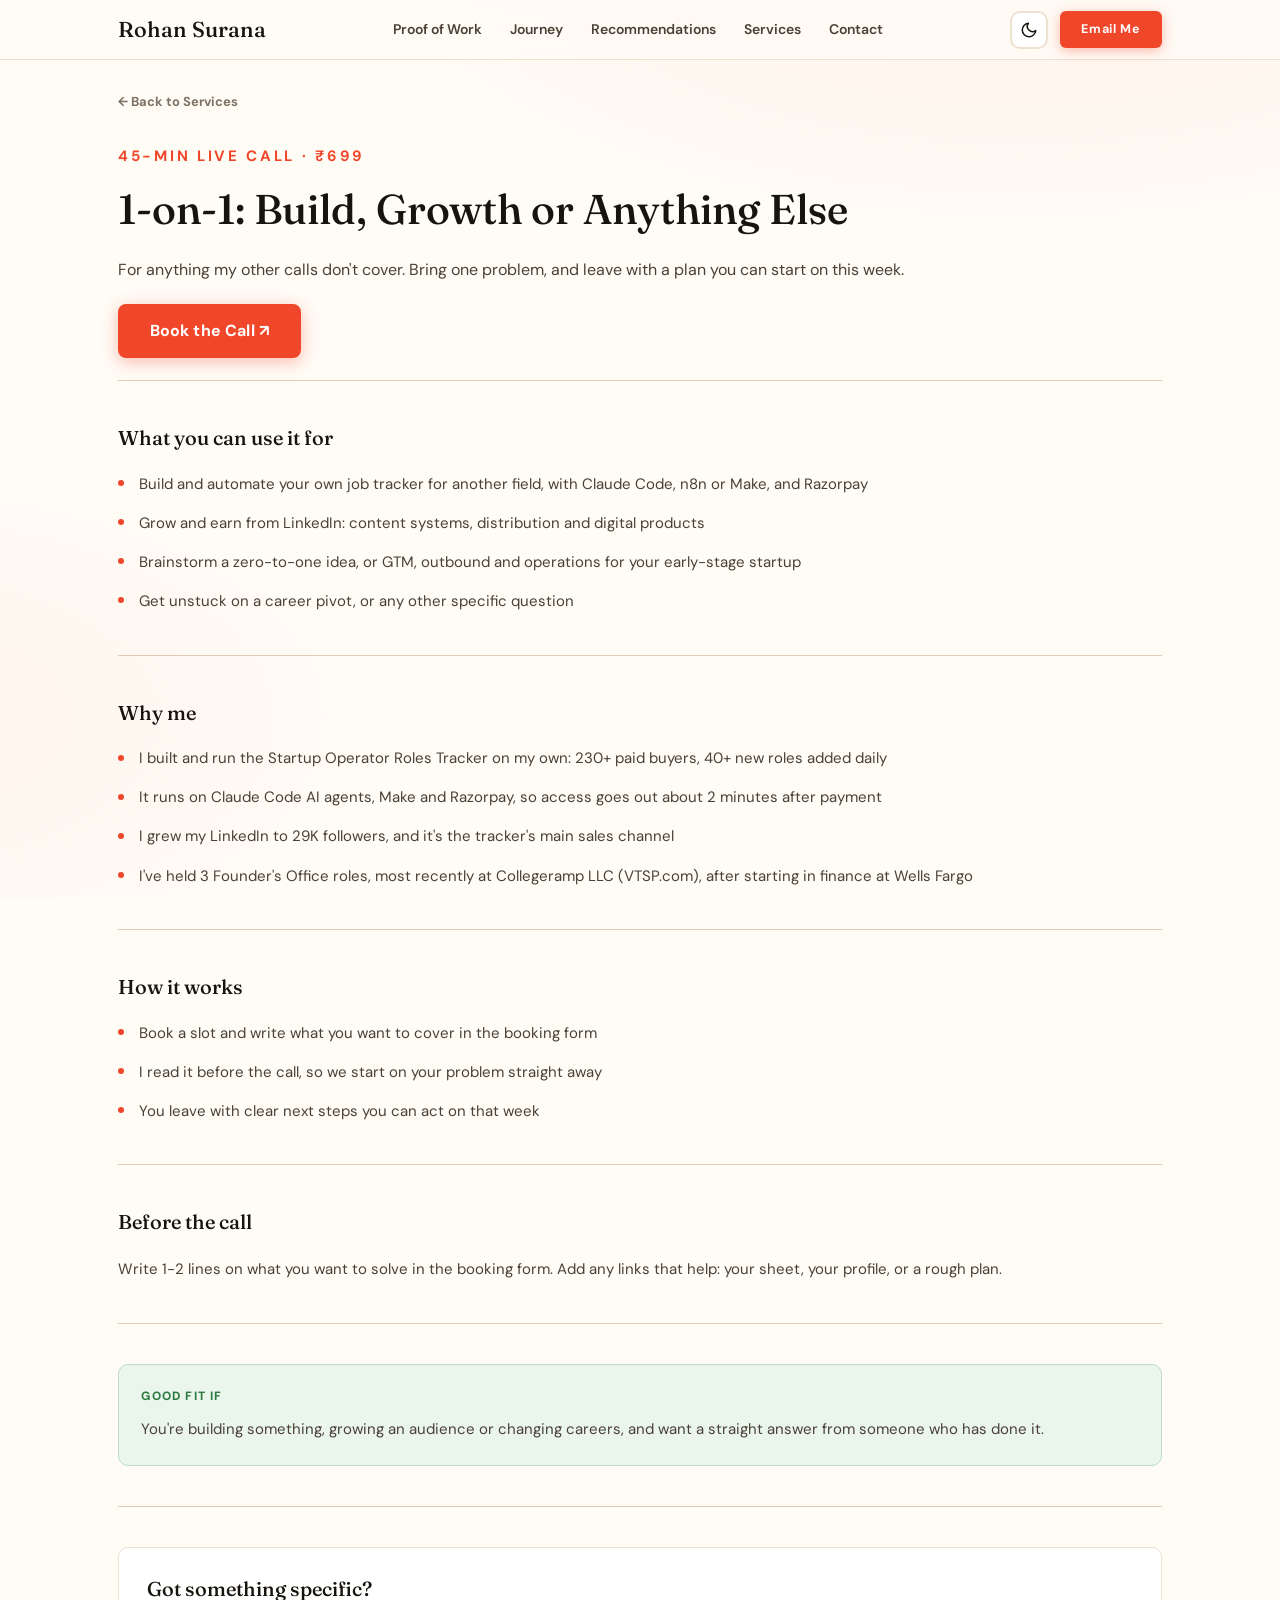
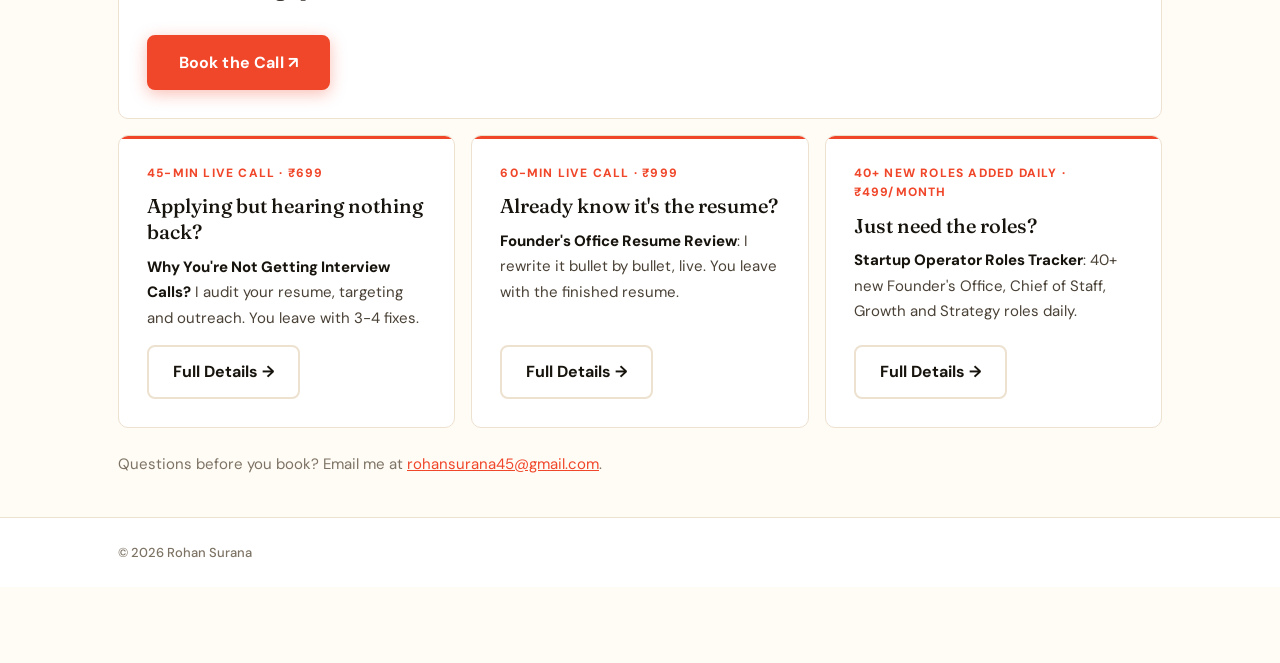
==== services/build-growth-anything-else.html @ 2802507b "Analytics click events, per-page share images, structured data, dark buttons - GA: book_call_click (" ====
<!DOCTYPE html>

<html lang="en">
<head>
<script>(function(){try{var t=localStorage.getItem('theme');if(!t){t=window.matchMedia('(prefers-color-scheme: dark)').matches?'dark':'light';}document.documentElement.setAttribute('data-theme',t);}catch(e){}})();</script>
<meta charset="utf-8"/>
<meta content="width=device-width, initial-scale=1.0" name="viewport"/>
<meta content="A live 45-minute 1-on-1 with Rohan Surana: build your own job tracker, grow on LinkedIn, or work through a zero-to-one idea. Leave with a plan." name="description"/>
<title>1-on-1: Build, Growth or Anything Else - Rohan Surana</title>
<link href="https://rohansurana.com/services/build-growth-anything-else" rel="canonical"/>
<link href="../favicon.png" rel="icon" type="image/png"/>
<link href="../apple-touch-icon.png" rel="apple-touch-icon"/>
<meta content="1-on-1: Build, Growth or Anything Else" property="og:title"/>
<meta content="A live 45-minute 1-on-1 with Rohan Surana: build your own job tracker, grow on LinkedIn, or work through a zero-to-one idea. Leave with a plan." property="og:description"/>
<meta content="website" property="og:type"/>
<meta content="https://rohansurana.com/services/build-growth-anything-else" property="og:url"/>
<meta content="https://rohansurana.com/og/build-growth-anything-else.jpg" property="og:image"/>
<meta content="1200" property="og:image:width"/>
<meta content="630" property="og:image:height"/>
<meta content="summary_large_image" name="twitter:card"/>
<meta content="1-on-1: Build, Growth or Anything Else" name="twitter:title"/>
<meta content="A live 45-minute 1-on-1 with Rohan Surana: build your own job tracker, grow on LinkedIn, or work through a zero-to-one idea. Leave with a plan." name="twitter:description"/>
<meta content="https://rohansurana.com/og/build-growth-anything-else.jpg" name="twitter:image"/>
<link href="https://fonts.googleapis.com" rel="preconnect"/>
<link crossorigin="" href="https://fonts.gstatic.com" rel="preconnect"/>
<link href="https://fonts.googleapis.com/css2?family=DM+Sans:wght@400;500;600;700;800&amp;family=Fraunces:opsz,wght,SOFT@9..144,400..700,35&amp;display=swap" rel="stylesheet"/>
<link href="../style.css" rel="stylesheet"/>
<script async src="https://www.googletagmanager.com/gtag/js?id=G-7K3B4VB7D1"></script>
<script>
window.dataLayer = window.dataLayer || [];
function gtag(){dataLayer.push(arguments);}
gtag('js', new Date());
gtag('config', 'G-7K3B4VB7D1');
document.addEventListener('click', function(e){
  if (e.target.closest && e.target.closest('.PaymentButton')) {
    gtag('event', 'begin_checkout', {currency: 'INR', value: 499, items: [{item_name: 'Startup Operator Roles Tracker'}]});
  }
  var book = e.target.closest && e.target.closest('a[href*="neetocal.com"]');
  if (book) {
    gtag('event', 'book_call_click', {call_name: book.href.split('/').pop(), link_position: book.closest('.buy-bar') ? 'sticky_bar' : (book.closest('.detail-foot') ? 'bottom' : 'top'), page_path: location.pathname});
  }
  var svc = e.target.closest && e.target.closest('a[href^="/services/"]');
  if (svc) {
    gtag('event', 'service_click', {service: svc.getAttribute('href').split('/').pop(), page_path: location.pathname});
  }
});
</script>
<script type="application/ld+json">
{
  "@context": "https://schema.org",
  "@type": "Service",
  "name": "1-on-1: Build, Growth or Anything Else",
  "serviceType": "Consulting call",
  "description": "A live 45-minute 1-on-1: build your own job tracker, grow on LinkedIn, or work through a zero-to-one idea. Leave with a plan.",
  "url": "https://rohansurana.com/services/build-growth-anything-else",
  "image": "https://rohansurana.com/og/build-growth-anything-else.jpg",
  "provider": {
    "@type": "Person",
    "name": "Rohan Surana",
    "url": "https://rohansurana.com",
    "sameAs": [
      "https://www.linkedin.com/in/rohan-surana"
    ]
  },
  "areaServed": "IN",
  "offers": {
    "@type": "Offer",
    "price": "699",
    "priceCurrency": "INR",
    "url": "https://rohansurana.com/services/build-growth-anything-else",
    "availability": "https://schema.org/InStock"
  }
}
</script>
<meta name="google-site-verification" content="rSZuUws3MXjEv1-rx-bdvgYhT3SgqZwdcEEhuDSw7Ss" />
</head>
<body>
<nav>
<div class="nav-left">
<a class="nav-name" href="/">Rohan Surana</a>
</div>
<ul class="nav-links"><li><a href="/#work">Proof of Work</a></li><li><a href="/#journey">Journey</a></li><li><a href="/#recommendations">Recommendations</a></li><li><a href="/#services">Services</a></li><li><a href="/#contact">Contact</a></li></ul>
<div class="nav-right"><button aria-label="Toggle dark mode" class="theme-toggle" id="themeToggle" title="Toggle dark mode"><svg class="icon-sun" fill="none" height="18" stroke="currentColor" stroke-linecap="round" stroke-linejoin="round" stroke-width="2" viewBox="0 0 24 24" width="18"><circle cx="12" cy="12" r="4"></circle><path d="M12 2v2M12 20v2M4.93 4.93l1.41 1.41M17.66 17.66l1.41 1.41M2 12h2M20 12h2M6.34 17.66l-1.41 1.41M19.07 4.93l-1.41 1.41"></path></svg><svg class="icon-moon" fill="none" height="18" stroke="currentColor" stroke-linecap="round" stroke-linejoin="round" stroke-width="2" viewBox="0 0 24 24" width="18"><path d="M21 12.79A9 9 0 1 1 11.21 3 7 7 0 0 0 21 12.79z"></path></svg></button><a class="nav-cta" href="mailto:rohansurana45@gmail.com">Email Me</a><button aria-label="Open menu" class="hamburger" id="hamburger">☰</button></div>
</nav><div class="mobile-menu" id="mobileMenu"><a href="/#work">Proof of Work</a><a href="/#journey">Journey</a><a href="/#recommendations">Recommendations</a><a href="/#services">Services</a><a href="/#contact">Contact</a></div>

<div class="detail-wrap tracker-page">
<a class="back-link" href="/#services">← Back to Services</a>
<p class="detail-tag">45-min live call &middot; ₹699</p>
<h1 class="detail-h1">1-on-1: Build, Growth or Anything Else</h1>
<p class="detail-sub">For anything my other calls don't cover. Bring one problem, and leave with a plan you can start on this week.</p>
<div class="detail-cta">
<a class="btn-main" href="https://rohansurana.neetocal.com/1-on-1-build-growth-or-anything-else" target="_blank">Book the Call ↗</a>
</div>

<div class="detail-section">
<h2>What you can use it for</h2>
<ul>
<li>Build and automate your own job tracker for another field, with Claude Code, n8n or Make, and Razorpay</li>
<li>Grow and earn from LinkedIn: content systems, distribution and digital products</li>
<li>Brainstorm a zero-to-one idea, or GTM, outbound and operations for your early-stage startup</li>
<li>Get unstuck on a career pivot, or any other specific question</li>
</ul>
</div>

<div class="detail-section">
<h2>Why me</h2>
<ul>
<li>I built and run the Startup Operator Roles Tracker on my own: 230+ paid buyers, 40+ new roles added daily</li>
<li>It runs on Claude Code AI agents, Make and Razorpay, so access goes out about 2 minutes after payment</li>
<li>I grew my LinkedIn to 29K followers, and it's the tracker's main sales channel</li>
<li>I've held 3 Founder's Office roles, most recently at Collegeramp LLC (VTSP.com), after starting in finance at Wells Fargo</li>
</ul>
</div>

<div class="detail-section">
<h2>How it works</h2>
<ul>
<li>Book a slot and write what you want to cover in the booking form</li>
<li>I read it before the call, so we start on your problem straight away</li>
<li>You leave with clear next steps you can act on that week</li>
</ul>
</div>

<div class="detail-section">
<h2>Before the call</h2>
<p>Write 1-2 lines on what you want to solve in the booking form. Add any links that help: your sheet, your profile, or a rough plan.</p>
</div>

<div class="detail-section">
<div class="fit-card fit-yes">
<h3>Good fit if</h3>
<p>You're building something, growing an audience or changing careers, and want a straight answer from someone who has done it.</p>
</div>
</div>

<div class="detail-foot">
<div class="detail-foot-card">
<p class="pow-title">Got something specific?</p>
<div class="svc-actions" style="margin-top:0;">
<a class="btn-main" href="https://rohansurana.neetocal.com/1-on-1-build-growth-or-anything-else" target="_blank">Book the Call ↗</a>
</div>
</div>

<div class="detail-cross">
<p class="cross-eyebrow">45-min live call &middot; ₹699</p>
<p class="cross-title">Applying but hearing nothing back?</p>
<p class="cross-text"><strong>Why You're Not Getting Interview Calls?</strong> I audit your resume, targeting and outreach. You leave with 3-4 fixes.</p>
<div class="svc-actions" style="margin-top:0.25rem;"><a class="btn-line" href="/services/why-you-are-not-getting-interview-calls">Full Details →</a></div>
</div>
<div class="detail-cross">
<p class="cross-eyebrow">60-min live call &middot; ₹999</p>
<p class="cross-title">Already know it's the resume?</p>
<p class="cross-text"><strong>Founder's Office Resume Review</strong>: I rewrite it bullet by bullet, live. You leave with the finished resume.</p>
<div class="svc-actions" style="margin-top:0.25rem;"><a class="btn-line" href="/services/founders-office-resume-review">Full Details →</a></div>
</div>
<div class="detail-cross">
<p class="cross-eyebrow">40+ new roles added daily &middot; ₹499/month</p>
<p class="cross-title">Just need the roles?</p>
<p class="cross-text"><strong>Startup Operator Roles Tracker</strong>: 40+ new Founder's Office, Chief of Staff, Growth and Strategy roles daily.</p>
<div class="svc-actions" style="margin-top:0.25rem;"><a class="btn-line" href="/services/startup-operator-roles-tracker">Full Details →</a></div>
</div>
</div>
<p class="detail-foot-note" style="margin-top:1.5rem;">Questions before you book? Email me at <a href="mailto:rohansurana45@gmail.com" style="color:var(--accent);text-decoration:underline;">rohansurana45@gmail.com</a>.</p>
</div>

<footer><p>© 2026 Rohan Surana</p></footer>
<div class="buy-bar" id="buyBar" aria-hidden="true" inert>
<p class="buy-bar-price">₹699<span>/45-min call</span></p>
<a class="btn-main" href="https://rohansurana.neetocal.com/1-on-1-build-growth-or-anything-else" target="_blank">Book the Call ↗</a>
</div>
<script src="../buy-bar.js"></script>
<script>
const hamburger=document.getElementById('hamburger');
const mobileMenu=document.getElementById('mobileMenu');
if(hamburger&&mobileMenu){
hamburger.onclick=()=>{mobileMenu.classList.toggle('active');hamburger.textContent=mobileMenu.classList.contains('active')?'✕':'☰';hamburger.setAttribute('aria-label',mobileMenu.classList.contains('active')?'Close menu':'Open menu');};
document.querySelectorAll('.mobile-menu a').forEach(a=>a.onclick=()=>{mobileMenu.classList.remove('active');hamburger.textContent='☰';hamburger.setAttribute('aria-label','Open menu');});
}
const themeToggle=document.getElementById('themeToggle');
if(themeToggle){
themeToggle.onclick=()=>{
  const cur=document.documentElement.getAttribute('data-theme')||'light';
  const next=cur==='dark'?'light':'dark';
  document.documentElement.setAttribute('data-theme',next);
  try{localStorage.setItem('theme',next);}catch(e){}
};
}
document.querySelectorAll('.proof-card').forEach(card=>{
  const text=card.querySelector('.proof-text'), btn=card.querySelector('.proof-more');
  if(!text||!btn) return;
  if(text.scrollHeight>text.clientHeight+1){
    btn.hidden=false;
    btn.onclick=()=>{
      const on=text.classList.toggle('expanded');
      btn.textContent=on?'Show less':'Read more';
      btn.setAttribute('aria-expanded',on);
    };
  }
});
</script></body></html>
---- style.css ----
*, *::before, *::after { box-sizing: border-box; margin: 0; padding: 0; }

:root {
  /* Background system - bright warm ivory (light mode) */
  --bg: #FFFBF5;
  --bg-rgb: 255, 251, 245;
  --bg2: #F9F1E6;
  --bg3: #F2E8D8;
  --card-bg: #FFFFFF;

  /* Text - warm high-contrast */
  --ink: #17130D;
  --ink2: #4A4136;
  --ink3: #7D7364;

  /* Single bold accent - vivid coral-red */
  --accent: #F0472A;
  --accent-rgb: 240, 71, 42;
  --accent2: #F0472A;
  --accent-light: #FFE4DB;
  --accent-glow: rgba(240, 71, 42, 0.14);

  /* Kept as aliases so nothing else in the sheet needs touching */
  --gold: #F0472A;
  --gold-light: #FFE4DB;
  --coral: #F0472A;
  --coral-light: #FFE4DB;

  /* Border */
  --border: #EDE1D0;
  --rule: #DECBB0;

  --serif: 'Fraunces', Georgia, serif;
  --sans: 'DM Sans', system-ui, sans-serif;

  /* Layout: one content container for every page. --edge is the side padding
     that lines full-width bands (nav, hero, dividers, footer) up with it. */
  --container-max: 1140px;
  --gutter: 48px;
  --edge: max(var(--gutter), calc((100% - var(--container-max)) / 2 + var(--gutter)));
}
/* one spacing system for every page: between sections, between blocks inside a section, between cards */
:root { --space-section: 2.5rem; --space-block: 2rem; --space-card: 1rem; }
@media (max-width: 860px) { :root { --gutter: 24px; --space-section: 2rem; --space-block: 1.5rem; } }

:root[data-theme="dark"] {
  --bg: #17120D;
  --bg-rgb: 23, 18, 13;
  --bg2: #1E1811;
  --bg3: #251E15;
  --card-bg: #1C1712;

  --ink: #FBF3EA;
  --ink2: #D4C7B8;
  --ink3: #9C8E7C;

  --accent: #FF6B4D;
  --accent-rgb: 255, 107, 77;
  --accent2: #FF6B4D;
  --accent-light: #3D2018;
  --accent-glow: rgba(255, 107, 77, 0.18);

  --gold: #FF6B4D;
  --gold-light: #3D2018;
  --coral: #FF6B4D;
  --coral-light: #3D2018;

  --border: #332920;
  --rule: #4A3D31;
}

html { scroll-behavior: smooth; scroll-padding-top: 60px; }

body {
  background: var(--bg);
  color: var(--ink);
  font-family: var(--sans);
  font-size: 16px;
  line-height: 1.65;
  overflow-x: hidden;
  transition: background-color 0.3s ease, color 0.3s ease;
  /* Subtle single-hue texture */
  background-image:
    radial-gradient(ellipse 90% 60% at 80% -10%, rgba(var(--accent-rgb), 0.06) 0%, transparent 60%),
    radial-gradient(ellipse 70% 50% at -10% 80%, rgba(var(--accent-rgb), 0.04) 0%, transparent 55%);
  background-attachment: fixed;
}

::selection { background: var(--accent-light); color: var(--ink); }

/* NAV */
nav {
  position: fixed; top: 0; left: 0; right: 0; z-index: 100;
  display: flex; justify-content: space-between; align-items: center;
  padding: 0 var(--edge); height: 60px;
  background: rgba(var(--bg-rgb), 0.85);
  transition: background-color 0.3s ease, border-color 0.3s ease;
  border-bottom: 1px solid var(--border);
  backdrop-filter: blur(14px);
}
.nav-left { display: flex; align-items: center; gap: 1rem; }
.nav-name { font-family: var(--serif); font-size: 1.35rem; font-weight: 500; color: var(--ink); text-decoration: none; }
.nav-links { display: flex; gap: 1.75rem; list-style: none; }
.nav-links a { font-size: 0.875rem; font-weight: 600; color: var(--ink2); text-decoration: none; transition: color 0.2s; white-space: nowrap; }
.nav-links a:hover { color: var(--accent); }
.nav-cta {
  font-size: 0.78rem; font-weight: 700; letter-spacing: 0.05em;
  background: var(--accent);
  color: #fff; padding: 0.5rem 1.35rem;
  text-decoration: none; border-radius: 6px;
  transition: transform 0.15s, box-shadow 0.2s;
  box-shadow: 0 3px 12px rgba(var(--accent-rgb), 0.35);
  flex-shrink: 0;
}
.nav-cta:hover { transform: translateY(-1px); box-shadow: 0 6px 18px rgba(var(--accent-rgb), 0.4); }
.theme-toggle {
  display: inline-flex; align-items: center; justify-content: center;
  width: 38px; height: 38px; border-radius: 10px; flex-shrink: 0;
  background: var(--card-bg); border: 2px solid var(--border); color: var(--ink);
  cursor: pointer; transition: all 0.2s;
}
.theme-toggle:hover { border-color: var(--accent); color: var(--accent); }
.theme-toggle .icon-sun { display: none; }
.theme-toggle .icon-moon { display: block; }
:root[data-theme="dark"] .theme-toggle .icon-sun { display: block; }
:root[data-theme="dark"] .theme-toggle .icon-moon { display: none; }
.nav-right{display:flex;align-items:center;gap:12px;}
.hamburger{display:none;width:42px;height:42px;border:none;border-radius:8px;background:var(--card-bg);font-size:24px;cursor:pointer;color:var(--ink);box-shadow:0 2px 10px rgba(0,0,0,.08);}
.mobile-menu{position:fixed;top:60px;left:0;right:0;background:rgba(var(--bg-rgb),.97);backdrop-filter:blur(16px);display:flex;flex-direction:column;padding:18px;gap:14px;border-bottom:1px solid var(--border);transform:translateY(-120%);transition:transform .3s ease, background-color .3s ease;z-index:99;}
.mobile-menu.active{transform:translateY(0);}
.mobile-menu a{text-decoration:none;color:var(--ink);font-weight:700;padding:12px 0;border-bottom:1px solid var(--border);}


/* narrow desktop windows (861-1023px): slightly smaller top bar so name, links and buttons don't touch */
@media (min-width: 861px) and (max-width: 1023px) {
  .nav-name { font-size: 1.15rem; }
  .nav-links { gap: 1.1rem; }
  .nav-links a { font-size: 0.8rem; }
}

/* HERO */
.hero {
  min-height: 100vh;
  display: grid; grid-template-columns: 1fr 1fr;
  grid-template-areas: "top photo" "bottom photo";
  padding: 60px var(--edge) 0;
  column-gap: 4rem; row-gap: 0; align-items: center;
  position: relative;
}
.hero-left-top { grid-area: top; padding: 4rem 0 0; }
.hero-left-bottom { grid-area: bottom; padding: 0 0 4rem; }
.hero-right {
  grid-area: photo;
  padding: 4rem 0 4rem 4rem;
  border-left: 1px solid var(--border);
}
.hero-tag {
  display: inline-flex; align-items: center; gap: 0.5rem;
  font-size: 0.9375rem; font-weight: 700; letter-spacing: 0.18em; text-transform: uppercase;
  color: var(--accent); margin-bottom: 1.75rem;
  opacity: 0; animation: fadeUp 0.5s ease forwards 0.05s;
}
.hero-tag::before { content: ''; width: 6px; height: 6px; background: var(--accent); border-radius: 50%; }

.hero-h1 {
  font-family: var(--serif);
  font-size: clamp(2.4rem, 4vw, 4rem);
  font-weight: 500; line-height: 1.1; letter-spacing: -0.02em;
  color: var(--ink); margin-bottom: 1.75rem;
  opacity: 0; animation: fadeUp 0.5s ease forwards 0.1s;
}
.hero-h1 em {
  font-style: italic;
  color: var(--accent);
}
.hero-sub {
  font-size: 1rem; font-weight: 400; color: var(--ink2); line-height: 1.8;
  margin-bottom: 2.5rem;
  opacity: 0; animation: fadeUp 0.5s ease forwards 0.15s;
}
.hero-actions {
  display: flex; gap: 1rem; align-items: center; flex-wrap: wrap;
  opacity: 0; animation: fadeUp 0.5s ease forwards 0.2s;
}
.btn-main {
  background: var(--accent);
  color: #fff;
  padding: 0.85rem 1.85rem; font-family: var(--sans);
  font-size: 1rem; font-weight: 700; line-height: 1.452; /* 16px text, same 54px height as the old 14px one */
  text-decoration: none; border-radius: 8px;
  border: 2px solid var(--accent); /* same 54px height as the outlined buttons */
  transition: transform 0.15s, box-shadow 0.2s;
  box-shadow: 0 4px 16px rgba(var(--accent-rgb), 0.35);
  letter-spacing: 0.01em;
}
.btn-main:hover { transform: translateY(-2px); box-shadow: 0 8px 24px rgba(var(--accent-rgb), 0.4); }

.btn-line {
  font-size: 1rem; font-weight: 700; line-height: 1.452; color: var(--ink);
  text-decoration: none;
  padding: 0.85rem 1.5rem;
  border: 2px solid var(--border);
  border-radius: 8px;
  transition: all 0.2s;
  background: var(--card-bg);
  display: inline-block;
}
.btn-line:hover { border-color: var(--accent); color: var(--accent); background: var(--accent-light); }

.btn-icon {
  display: inline-flex; align-items: center; justify-content: center;
  width: 46px; height: 46px; border-radius: 10px; flex-shrink: 0;
  background: var(--card-bg); border: 2px solid var(--border); color: var(--ink);
  transition: all 0.2s;
}
.btn-icon:hover { border-color: var(--accent); color: var(--accent); background: var(--accent-light); }

/* HERO PHOTO - replaces the old 4-box stat grid */
.hero-photo {
  position: relative;
  width: 82%;
  max-width: 360px;
  margin: 0 0 2rem auto;
  border-radius: 18px;
  overflow: hidden;
  opacity: 0; animation: fadeUp 0.5s ease forwards 0.1s;
  background: var(--accent);
  padding: 5px;
  box-shadow: 0 24px 60px rgba(13,10,6,0.16), 0 6px 20px rgba(var(--accent-rgb), 0.18);
  aspect-ratio: 4 / 5;
}
/* desktop: photo fills its column (~425px) so it balances the text; phones keep the 82% / 360px size */
@media (min-width: 861px) { .hero-photo { width: 100%; max-width: none; } }
.hero-photo img {
  width: 100%; height: 100%;
  object-fit: cover;
  border-radius: 14px;
  display: block;
}

.hero-actions .btn-line { background: var(--card-bg); }
/* hero + contact-card buttons share the 46px icon-box height */
.hero-actions .btn-line, .contact-card-links .btn-line { display: inline-flex; align-items: center; height: 46px; padding-top: 0; padding-bottom: 0; }

/* roles line (hero + contact) and bold proof sentence in hero-sub */
.hero-sub strong { font-weight: 700; color: var(--ink); }
/* proof stat under the hero paragraph */
.hero-stat { display: flex; align-items: center; gap: 0.9rem; opacity: 0; animation: fadeUp 0.5s ease forwards 0.15s; }
.hero-stat-num { font-family: var(--serif); font-weight: 500; font-size: 2.6rem; line-height: 1; color: var(--accent); flex-shrink: 0; }
.hero-stat-label { font-size: 1rem; line-height: 1.45; color: var(--ink2); max-width: 260px; }
/* hero vertical rhythm: keep both rows together (no stretch to 100vh), then
   ~2rem between groups, 1.5rem before the roles line */
.hero { align-content: center; }
.hero-h1 { margin-bottom: 2rem; }
.hero-left-bottom .hero-sub { margin-bottom: 1.25rem; }
.hero-left-bottom .hero-stat { margin-bottom: 2.25rem; }


/* short desktop/laptop screens (e.g. 1366x768, 150% scaling): fit pitch, buttons and the whole photo on the first screen */
@media (min-width: 861px) and (max-height: 760px) {
  .hero-left-top { padding-top: 1.5rem; }
  .hero-left-bottom { padding-bottom: 2rem; }
  .hero-tag { margin-bottom: 1rem; }
  .hero-h1 { font-size: min(4vw, 7.5vh); margin-bottom: 1.25rem; }
  .hero-left-bottom .hero-sub { margin-bottom: 1.25rem; }
  .hero-left-bottom .hero-stat { margin-bottom: 1.25rem; }
  .hero-right { padding-top: 1.5rem; padding-bottom: 2rem; }
  .hero-photo { width: min(100%, calc((100vh - 175px) * 0.8)); margin-bottom: 0; }
}

/* SECTIONS */
.section-divider { height: 1px; background: var(--rule); margin: 0 var(--edge); }
.section { padding: var(--space-section) var(--gutter); max-width: var(--container-max); margin: 0 auto; }
.s-label {
  font-size: 0.9375rem; font-weight: 800; letter-spacing: 0.18em; text-transform: uppercase;
  color: var(--accent); display: flex; align-items: center; gap: 0.75rem; margin-bottom: 1.5rem;
}
h2.s-label { margin-top: 0; font-family: inherit; line-height: inherit; }
.s-label::before { content: ''; width: 36px; height: 2px; background: linear-gradient(90deg, var(--accent), var(--coral)); flex-shrink: 0; }

/* WHAT I SOLVE */
.solve-intro {
  font-family: var(--serif); font-size: clamp(1.5rem, 2.5vw, 2.1rem);
  font-weight: 500; line-height: 1.35;
  color: var(--ink); margin-bottom: var(--space-block);
}
/* SERVICES */
.svc-primary { transition: box-shadow 0.25s, transform 0.25s, border-color 0.25s; }
.svc-primary:hover { box-shadow: 0 12px 40px rgba(var(--accent-rgb), 0.12); transform: translateY(-3px); border-color: rgba(var(--accent-rgb), 0.3); }
.svc-primary .pow-title { margin-bottom: 0.85rem; }
.svc-primary .pow-body { margin-bottom: 1.5rem; }
.svc-actions { display: flex; gap: 1rem; flex-wrap: wrap; margin-top: 1.5rem; align-items: center; }
/* Razorpay Payment Button override — theirs ships with 0 padding and a fixed 40px height.
   Razorpay's own internal content (icon + 2 lines of text) already carries its own padding,
   so 0.35rem (not the usual 0.85rem) lands this at ~50.5px, matching .btn-main's real 50.4px. */
a.PaymentButton {
  height: auto !important;
  padding: 0.45rem 1.5rem !important;
  border-radius: 8px !important;
  font-size: 0.88rem !important;
  box-sizing: border-box !important;
  background: var(--accent) !important;
  border-color: var(--accent) !important;
}
a.PaymentButton::before { display: none !important; }
/* Razorpay button text in the site font instead of Razorpay's italic Muli (CSS only, button code untouched) */
a.PaymentButton, a.PaymentButton * { font-family: var(--sans) !important; font-style: normal !important; }
a.PaymentButton .PaymentButton-text { font-weight: 700 !important; font-size: 16px !important; }
.svc-origin {
  font-size: 0.85rem; color: var(--ink2); line-height: 1.7; font-style: italic;
  margin: 0 0 2.5rem; padding: 1.25rem 1.5rem; border-left: 3px solid var(--accent);
  background: var(--accent-light); border-radius: 0 10px 10px 0;
}
.svc-direct { display: flex; align-items: center; gap: 0.85rem; margin-top: var(--space-block); }
.svc-direct .btn-icon { width: 40px; height: 40px; }
.svc-direct-label { font-size: 0.9375rem; font-weight: 600; color: var(--ink3); }
.pow-title a { color: inherit; text-decoration: none; }
.pow-title a:hover { color: var(--accent); }

/* JOURNEY */
.journey-pull {
  font-family: var(--serif); font-size: clamp(1.4rem, 2.2vw, 2rem);
  font-weight: 500; line-height: 1.45;
  color: var(--ink); margin-bottom: var(--space-block);
  padding-left: 2rem; border-left: 3px solid var(--accent);
}
.journey-pull em {
  font-style: italic;
  background: linear-gradient(135deg, var(--accent), var(--coral));
  -webkit-background-clip: text;
  -webkit-text-fill-color: transparent;
  background-clip: text;
}

.tl { display: flex; flex-direction: column; }
.tl-item {
  display: grid; grid-template-columns: 180px 1fr;
  gap: 2.5rem; padding: var(--space-block) 0;
  border-top: 1px solid var(--border);
}
.tl-item:last-child { border-bottom: none; }
.tl-date { font-size: 0.75rem; font-weight: 700; letter-spacing: 0.08em; text-transform: uppercase; color: var(--accent); margin-bottom: 0.35rem; }
.tl-org { font-size: 0.9rem; font-weight: 700; color: var(--ink); }
.tl-role { font-size: 0.8125rem; color: var(--ink3); margin-top: 0.2rem; font-weight: 500; }
.tl-heading { font-family: var(--serif); font-size: 1.25rem; font-weight: 500; color: var(--ink); margin-bottom: 0.65rem; line-height: 1.3; }
.tl-desc { font-size: 0.88rem; color: var(--ink2); line-height: 1.8; font-weight: 400; }
div.tl-desc { font-size: inherit; color: inherit; line-height: inherit; font-weight: inherit; }
.tl-badge {
  display: inline-flex; align-items: center; gap: 0.4rem;
  font-size: 0.7rem; font-weight: 800; letter-spacing: 0.07em; text-transform: uppercase;
  background: var(--accent);
  color: #fff; padding: 5px 13px; border-radius: 100px;
  margin-bottom: 0.85rem;
  box-shadow: 0 2px 10px rgba(var(--accent-rgb), 0.3);
}
.journey-close {
  font-family: var(--serif); font-style: italic; font-size: 1.05rem; color: var(--ink2);
  margin-top: 0; padding-top: var(--space-block); border-top: 1px solid var(--border);
}

/* MOAT - The Hard Part */
.tl-item.moat {
  background: rgba(var(--accent-rgb), 0.06);
  margin: 0 calc(-1 * var(--gutter)); padding: 2.5rem var(--gutter);
  border-left: 3px solid var(--accent);
  border-top: none; border-bottom: none;
  position: relative; overflow: hidden;
}
.tl-item.moat::before {
  content: 'THE MOAT';
  position: absolute; top: 1.5rem; right: 2.5rem;
  font-size: 0.62rem; font-weight: 900; letter-spacing: 0.25em;
  color: var(--accent); opacity: 0.4;
}
.tl-item.moat .tl-heading {
  background: linear-gradient(135deg, var(--accent), var(--coral));
  -webkit-background-clip: text;
  -webkit-text-fill-color: transparent;
  background-clip: text;
}

/* PROOF OF WORK */
.pow-grid { display: grid; grid-template-columns: 1fr 1fr; gap: var(--space-card); }
.pow-card {
  background: var(--card-bg); border: 1.5px solid var(--border); border-radius: 10px;
  padding: 1.75rem; position: relative; overflow: hidden;
  transition: box-shadow 0.25s, transform 0.25s;
}
.pow-card:hover { box-shadow: 0 12px 40px rgba(var(--accent-rgb), 0.1); transform: translateY(-3px); }
.pow-card::before { content: ''; position: absolute; top: 0; left: 0; right: 0; height: 3px; background: linear-gradient(90deg, var(--accent), var(--coral)); }
.pow-tag { font-size: 0.75rem; font-weight: 800; letter-spacing: 0.1em; text-transform: uppercase; color: var(--accent); margin-bottom: 1rem; }
.pow-title { font-family: var(--serif); font-size: 1.25rem; font-weight: 500; line-height: 1.3; color: var(--ink); margin-bottom: 0.85rem; }
.pow-body { font-size: 0.9375rem; color: var(--ink2); line-height: 1.8; margin-bottom: 1.5rem; }
.pow-metrics { display: flex; gap: 1.5rem; flex-wrap: wrap; padding-top: 1.25rem; border-top: 1px solid var(--border); }
.pm { display: flex; flex-direction: column; }
.pm-val {
  font-family: var(--serif); font-size: 1.65rem; font-weight: 500; line-height: 1;
  background: linear-gradient(135deg, var(--accent), var(--coral));
  -webkit-background-clip: text;
  -webkit-text-fill-color: transparent;
  background-clip: text;
}
.pm-label { font-size: 0.75rem; font-weight: 600; color: var(--ink3); margin-top: 0.2rem; }

.pow-maxim { font-family: var(--serif); font-style: italic; font-size: 0.95rem; color: var(--ink2); margin-bottom: 0.75rem; }
.pow-note {
  font-size: 0.9375rem; color: var(--ink3); font-weight: 500; margin-top: var(--space-block);
  padding: 1.25rem 1.5rem; border: 1.5px dashed var(--border); border-radius: 10px;
  background: var(--accent-light);
}

/* RECOMMENDATIONS */
.testi-panel {
  max-width: var(--container-max); margin: 0 auto;
}
.testi-marquee {
  overflow-x: auto; overflow-y: hidden; padding: 0.5rem 2.5rem 1.25rem 0;
  -webkit-mask-image: linear-gradient(90deg, #000 92%, transparent);
  mask-image: linear-gradient(90deg, #000 92%, transparent);
  scroll-snap-type: x proximity;
  scrollbar-width: thin; scrollbar-color: var(--border) transparent;
}
.testi-marquee::-webkit-scrollbar { height: 6px; }
.testi-marquee::-webkit-scrollbar-thumb { background: var(--border); border-radius: 100px; }
.swipe-hint {
  display: inline-flex; align-items: center; gap: 0.5rem;
  font-family: var(--sans); font-size: 0.8rem; font-weight: 700; color: var(--accent);
  background: var(--accent-light); border: none; border-radius: 100px;
  padding: 0.6rem 1.1rem; cursor: pointer; transition: all 0.2s;
}
.swipe-hint:hover { background: var(--accent); color: #fff; }
.swipe-hint svg { transition: transform 0.2s; }
.swipe-hint:hover svg { transform: translateX(3px); }
.testi-track { display: flex; gap: var(--space-card); width: max-content; }
.testi-card {
  background: var(--card-bg); border: 1.5px solid var(--border); border-radius: 10px;
  padding: 2rem; position: relative; overflow: hidden;
  display: flex; flex-direction: column;
  width: 380px; height: 400px; flex-shrink: 0; scroll-snap-align: start;
  transition: box-shadow 0.25s, transform 0.25s, border-color 0.25s, height 0.25s;
}
.testi-card.expanded { height: auto; }
.testi-card::before { content: ''; position: absolute; top: 0; left: 0; right: 0; height: 3px; background: linear-gradient(90deg, var(--accent), var(--coral)); }
.testi-card:hover { box-shadow: 0 12px 40px rgba(var(--accent-rgb), 0.1); transform: translateY(-3px); border-color: rgba(var(--accent-rgb), 0.28); }
.testi-quote-mark {
  font-family: var(--serif); font-size: 3rem; line-height: 1; font-weight: 500;
  color: var(--accent); opacity: 0.35; margin-bottom: 0.25rem;
}
.testi-text {
  font-size: 1rem; color: var(--ink2); line-height: 1.7; margin-bottom: 1rem;
  display: -webkit-box; -webkit-line-clamp: 6; -webkit-box-orient: vertical; overflow: hidden;
}
.testi-text.expanded { -webkit-line-clamp: unset; overflow: visible; }
.testi-more {
  background: none; border: none; padding: 0; margin: 0 0 1rem; align-self: flex-start;
  font-family: var(--sans); font-size: 0.8125rem; font-weight: 700; color: var(--accent); cursor: pointer;
}
.testi-more:hover { text-decoration: underline; }
.testi-foot { display: flex; align-items: center; gap: 0.85rem; padding-top: 1.25rem; border-top: 1px solid var(--border); margin-top: auto; }
.testi-avatar {
  width: 40px; height: 40px; border-radius: 50%; flex-shrink: 0;
  background: linear-gradient(135deg, var(--accent-light), var(--coral-light));
  display: flex; align-items: center; justify-content: center;
  font-family: var(--serif); font-weight: 600; color: var(--accent); font-size: 1rem;
}
.testi-name { font-size: 0.95rem; font-weight: 700; color: var(--ink); }
.testi-role { font-size: 0.8125rem; color: var(--ink3); font-weight: 500; }
.testi-managed { font-size: 0.75rem; font-weight: 800; letter-spacing: 0.03em; color: var(--accent); margin-top: 0.2rem; }
/* CONTACT */
.contact-wrap {
  padding: var(--space-section) var(--gutter); max-width: var(--container-max); margin: 0 auto;
  display: grid; grid-template-columns: 1.6fr 1fr; gap: 4rem; align-items: center;
}
.contact-h { font-family: var(--serif); font-size: clamp(2rem, 3.5vw, 3.5rem); font-weight: 500; line-height: 1.1; margin-bottom: 1.25rem; }
.contact-h em {
  font-style: italic;
  background: linear-gradient(135deg, var(--accent), var(--coral));
  -webkit-background-clip: text;
  -webkit-text-fill-color: transparent;
  background-clip: text;
}
.contact-sub { font-size: 0.9375rem; color: var(--ink2); line-height: 1.8; margin-bottom: 1rem; font-weight: 400; }
.contact-right { display: flex; flex-direction: column; gap: 1rem; }
.contact-email-big {
  font-family: var(--serif); font-size: 1.1rem; font-weight: 500;
  color: #fff; text-decoration: none;
  display: block; padding: 1.5rem 2rem;
  background: var(--accent);
  border-radius: 10px;
  transition: transform 0.2s, box-shadow 0.2s;
  box-shadow: 0 4px 20px rgba(var(--accent-rgb), 0.3);
}
.contact-email-big:hover { transform: translateY(-2px); box-shadow: 0 8px 28px rgba(var(--accent-rgb), 0.4); }
.contact-card {
  border: 1.5px solid var(--border); border-radius: 10px; background: var(--card-bg);
  padding: 1.75rem; margin-top: 0.5rem;
  transition: box-shadow 0.25s, transform 0.25s, border-color 0.25s;
}
.contact-card:hover { box-shadow: 0 12px 40px rgba(var(--accent-rgb), 0.1); transform: translateY(-3px); border-color: rgba(var(--accent-rgb), 0.28); }
.contact-card-label { font-family: var(--serif); font-size: 1.05rem; font-weight: 500; color: var(--ink); margin-bottom: 0.5rem; }
.contact-card-sub { font-size: 0.9375rem; color: var(--ink2); line-height: 1.7; margin-bottom: 1.25rem; }
.contact-card-links { display: flex; align-items: center; gap: 0.75rem; flex-wrap: wrap; }

/* FOOTER */
footer {
  padding: 1.5rem var(--edge); border-top: 1px solid var(--border);
  display: flex; justify-content: space-between; align-items: center;
  background: var(--card-bg);
}
footer p { font-size: 0.8125rem; color: var(--ink3); font-weight: 500; }

/* ANIMATIONS */
@keyframes fadeUp {
  from { opacity: 0; transform: translateY(18px); }
  to   { opacity: 1; transform: translateY(0); }
}
.reveal { opacity: 0; transform: translateY(20px); transition: opacity 0.65s ease, transform 0.65s ease; }
.reveal.visible { opacity: 1; transform: translateY(0); }


.proof-header{
    display:flex;
    justify-content:space-between;
    align-items:center;
    margin-bottom:1.5rem;
    gap:1rem;
}
.fueler-btn{
    display:inline-flex;
    align-items:center;
    padding:16px 28px;
    border-radius:10px;
    background:var(--accent);
    color:#fff;
    text-decoration:none;
    font-size:.95rem;
    font-weight:700;
    letter-spacing:.01em;
    transition:.2s ease;
    box-shadow:0 6px 20px rgba(var(--accent-rgb), .32);
}
.fueler-btn:hover{
    transform:translateY(-2px);
    box-shadow:0 8px 22px rgba(var(--accent-rgb), .3);
}

/* SERVICE DETAIL PAGES */
.detail-wrap { max-width: var(--container-max); margin: 0 auto; padding: 5.5rem var(--gutter) var(--space-section); }
.back-link {
  display: inline-flex; align-items: center; gap: 0.4rem;
  font-size: 0.8125rem; font-weight: 700; color: var(--ink3);
  text-decoration: none; margin-bottom: 2rem; transition: color 0.2s;
}
.back-link:hover { color: var(--accent); }
.detail-tag { font-size: 0.9375rem; font-weight: 700; letter-spacing: 0.18em; text-transform: uppercase; color: var(--accent); margin-bottom: 1rem; }
.detail-h1 { font-family: var(--serif); font-size: clamp(1.9rem, 4vw, 2.6rem); font-weight: 500; line-height: 1.2; color: var(--ink); margin-bottom: 1.25rem; }
.detail-sub { font-size: 1rem; color: var(--ink2); line-height: 1.8; margin-bottom: 2.5rem; }
.detail-cta { display: flex; gap: 1rem; flex-wrap: wrap; margin-bottom: var(--space-block); align-items: center; }
.detail-section { padding: var(--space-section) 0; border-top: 1px solid var(--rule); }
.detail-section h2 { font-family: var(--serif); font-size: 1.25rem; font-weight: 500; color: var(--ink); margin-bottom: 1.1rem; }
.detail-section ul { list-style: none; display: flex; flex-direction: column; gap: 0.85rem; }
.detail-section ul li { font-size: 0.9375rem; color: var(--ink2); line-height: 1.7; padding-left: 1.3rem; position: relative; }
.detail-section ul li::before { content: ''; position: absolute; left: 0; top: 0.55em; width: 6px; height: 6px; border-radius: 50%; background: var(--accent); }
.detail-section ol { list-style: none; counter-reset: dnum; display: flex; flex-direction: column; gap: 0.85rem; }
.detail-section ol li { counter-increment: dnum; font-size: 0.9375rem; color: var(--ink2); line-height: 1.7; padding-left: 1.8rem; position: relative; }
.detail-section ol li::before { content: counter(dnum) '.'; position: absolute; left: 0; top: 0; font-weight: 800; color: var(--accent); font-size: 0.85rem; }
.detail-section p { font-size: 0.9375rem; color: var(--ink2); line-height: 1.8; }
/* tracker page: same big-number stat as the homepage hero, no fade-in */
.detail-proof { opacity: 1; animation: none; margin-bottom: 1.25rem; }
.detail-proof .hero-stat-label { font-size: 1rem; max-width: none; }
/* homepage tracker card: same stat, spaced like the body text it replaced */
.card-proof { margin: 1rem 0 0; }
.detail-featured-quote {
  background: var(--card-bg); border: 1.5px solid var(--border); border-left: 3px solid var(--accent);
  border-radius: 0 10px 10px 0; padding: 1.5rem 1.75rem; margin: 0 0 1.5rem;
}
.detail-featured-quote p { font-family: var(--serif); font-style: italic; font-size: 1.05rem; color: var(--ink); line-height: 1.6; margin-bottom: 0.6rem; }
.detail-featured-quote span { font-size: 0.82rem; font-weight: 700; color: var(--accent); }
.detail-preview-link { font-size: 0.92rem; color: var(--ink2); line-height: 1.8; margin: 0 0 1.5rem; }
.detail-preview-link a { color: var(--accent); font-weight: 700; text-decoration: underline; }
.detail-quotes { display: flex; flex-direction: column; gap: var(--space-card); }
.detail-quote-item { padding-left: 1.1rem; border-left: 3px solid var(--border); }
.detail-quote-item p { font-size: 0.92rem; color: var(--ink2); line-height: 1.7; font-style: italic; margin-bottom: 0.4rem; }
.detail-quote-item span { font-size: 0.8rem; font-weight: 700; color: var(--ink3); }
.detail-foot { padding-top: var(--space-section); border-top: 1px solid var(--rule); display: grid; grid-template-columns: repeat(3, 1fr); gap: var(--space-card); }
.detail-foot > .detail-foot-card { grid-column: 1 / -1; }
.detail-foot-card {
  background: var(--card-bg); border: 1.5px solid var(--border); border-radius: 10px;
  padding: 1.75rem; display: flex; flex-direction: column; gap: 1.25rem;
}
.detail-foot-note { font-size: 0.9375rem; color: var(--ink3); }

/* MOBILE */
@media (max-width: 860px) {
.nav-right{display:flex;align-items:center;gap:8px;}
.hamburger{display:flex;align-items:center;justify-content:center;width:38px;height:38px;}

  nav { padding: 0 var(--gutter); }
  .nav-name { font-size: 1.1rem; white-space: nowrap; }
  .theme-toggle { width: 34px; height: 34px; }
  .nav-cta { padding: 0.5rem 0.85rem; font-size: 0.75rem; }
  .nav-links { display: none; }
  /* mobile: headline, then photo, then the rest */
  .hero { grid-template-columns: 1fr; grid-template-areas: "top" "photo" "bottom"; padding: 5rem var(--gutter) 3rem; gap: 2rem; }
  .hero-h1 { margin-bottom: 0; }
  .hero-left-top { padding: 0; }
  .hero-right { border-left: none; padding: 0; }
  .hero-left-bottom { padding: 0; }
  .hero-photo { max-width: 360px; margin-left: auto; margin-right: auto; margin-bottom: 0; }
  .s-label, .hero-tag { font-size: 0.875rem; }
  .hero-tag { margin-bottom: 1rem; }
  /* service page labels: smaller + tighter on phones so the tracker's price label stays on one line */
  .detail-tag { font-size: 0.8125rem; letter-spacing: 0.06em; }
  .pow-grid { grid-template-columns: 1fr; }
  .testi-marquee { padding: 0.5rem 1.25rem 1.25rem 0; }
  .testi-card { width: min(300px, calc(100vw - 2 * var(--gutter) - 60px)); padding: 1.5rem; }
  .proof-header{flex-direction:column;align-items:flex-start;}
  .contact-wrap { grid-template-columns: 1fr; gap: var(--space-block); }
  .tl-item { grid-template-columns: 1fr; gap: 0.5rem; }
  .tl-item.moat { padding: 2rem var(--gutter); }
  footer { padding: 1.25rem var(--gutter); flex-direction: column; align-items: flex-start; gap: 0.4rem; }
  .detail-wrap { padding: 5.5rem var(--gutter) var(--space-section); }
  .detail-foot { grid-template-columns: 1fr; }
}

/* TRACKER DETAIL: testimonial row, best-fit columns, sample sheet, cross-sell */
.proof-row { display: flex; align-items: flex-start; gap: var(--space-card); overflow-x: auto; scroll-snap-type: x mandatory; padding: 0.25rem 0 1rem; margin: 0 0 0.5rem; -webkit-overflow-scrolling: touch; scrollbar-width: thin; scrollbar-color: var(--border) transparent; }
.proof-card { flex: 0 0 min(300px, 82%); scroll-snap-align: start; background: var(--card-bg); border: 1.5px solid var(--border); border-radius: 10px; padding: 1.25rem 1.35rem; display: flex; flex-direction: column; gap: 0.6rem; }
.proof-stars { color: #F5A623; font-size: 1rem; letter-spacing: 0.12em; line-height: 1; }
.detail-section .proof-card p { font-size: 0.9375rem; color: var(--ink2); line-height: 1.65; flex: 1; }
.proof-card p strong { color: var(--ink); font-weight: 800; }
.proof-card span { font-size: 0.8125rem; font-weight: 700; color: var(--ink3); }
.detail-section .proof-card p.proof-text { flex: none; display: -webkit-box; -webkit-line-clamp: 5; -webkit-box-orient: vertical; overflow: hidden; }
.detail-section .proof-card p.proof-text.expanded { -webkit-line-clamp: unset; overflow: visible; }
.detail-section .proof-row .proof-card { min-height: 17rem; }
.proof-more { background: none; border: none; padding: 0; align-self: flex-start; font-family: var(--sans); font-size: 0.8125rem; font-weight: 700; color: var(--accent); cursor: pointer; }
.proof-more:hover { text-decoration: underline; }
.proof-card .proof-more + span, .proof-card p.proof-text + span { margin-top: auto; }
.pay-card { background: var(--bg2); border: 1.5px solid var(--border); border-radius: 10px; padding: 1.75rem; }
.pay-card h2 { margin-bottom: 1.1rem; }
.fit-grid { display: grid; grid-template-columns: 1fr 1fr; gap: var(--space-card); }
.fit-card { border-radius: 10px; padding: 1.4rem; border: 1.5px solid; }
.fit-card h3 { font-size: 0.75rem; font-weight: 800; letter-spacing: 0.1em; text-transform: uppercase; margin-bottom: 0.6rem; }
.detail-section .fit-card p { font-size: 0.9375rem; line-height: 1.7; color: var(--ink2); }
.fit-yes { background: #EAF5EC; border-color: #BFDDC5; }
.fit-yes h3 { color: #2C7A3F; }
.fit-no { background: #F4EFEA; border-color: #E0D6CB; }
.fit-no h3 { color: #8A6E5C; }
:root[data-theme="dark"] .fit-yes { background: #16261A; border-color: #29452F; }
:root[data-theme="dark"] .fit-yes h3 { color: #6FCB86; }
:root[data-theme="dark"] .fit-no { background: #231C17; border-color: #3A2F26; }
:root[data-theme="dark"] .fit-no h3 { color: #C4A48F; }
.sheet-sample { margin: 1.5rem 0 0; }
.sheet-scroll { overflow-x: auto; border-radius: 10px; }
.sheet-sample img { width: 100%; max-width: 100%; height: auto; display: block; border: 1.5px solid var(--border); border-radius: 10px; }
.sheet-sample figcaption { font-size: 0.8125rem; color: var(--ink3); margin-top: 0.6rem; }
.cta-note { font-size: 0.85rem; color: var(--ink3); margin-bottom: 3rem; }
.detail-cross { background: var(--card-bg); border: 1.5px solid var(--border); border-radius: 10px; padding: 1.75rem; display: flex; flex-direction: column; gap: 0.6rem; }
.cross-eyebrow { font-size: 0.75rem; font-weight: 800; letter-spacing: 0.1em; text-transform: uppercase; color: var(--accent); }
.cross-title { font-family: var(--serif); font-size: 1.25rem; font-weight: 500; line-height: 1.3; color: var(--ink); }
.cross-text { font-size: 0.9375rem; line-height: 1.7; color: var(--ink2); }
.cross-text strong { color: var(--ink); font-weight: 800; }
@media (max-width: 860px) { .fit-grid { grid-template-columns: 1fr; } .pay-card { padding: 1.25rem; } .detail-cross { padding: 1.5rem 1.25rem; } }

/* OPEN TO WORK CALLOUT */
.open-note { display: flex; gap: 0.8rem; align-items: flex-start; background: var(--accent-light); border: 1.5px solid rgba(var(--accent-rgb), 0.35); border-radius: 10px; padding: 1rem 1.15rem; margin: 0 0 1.5rem; max-width: 560px; }
.open-dot { flex: 0 0 auto; width: 9px; height: 9px; border-radius: 50%; background: var(--accent); margin-top: 0.42rem; animation: openpulse 2s infinite; }
.open-label { display: block; font-size: 0.7rem; font-weight: 800; letter-spacing: 0.1em; text-transform: uppercase; color: var(--accent); margin-bottom: 0.25rem; }
.open-text { font-size: 0.92rem; line-height: 1.6; color: var(--ink); }
@keyframes openpulse { 0% { box-shadow: 0 0 0 0 rgba(var(--accent-rgb), 0.5); } 70% { box-shadow: 0 0 0 8px rgba(var(--accent-rgb), 0); } 100% { box-shadow: 0 0 0 0 rgba(var(--accent-rgb), 0); } }
@media (prefers-reduced-motion: reduce) { .open-dot { animation: none; } }

/* TRACKER DETAIL: two call cards */
#calls .pow-card { display: flex; flex-direction: column; padding: 1.75rem; }
#calls .pow-body { flex: 1; }
#calls .svc-actions { margin-top: 0; gap: 0.6rem; flex-wrap: nowrap; }
#calls .btn-main, #calls .btn-line { padding-left: 1rem; padding-right: 1rem; white-space: nowrap; }


/* tracker page on phones: tighter top spacing so the star reviews show on the first screen */
@media (max-width: 600px) {
  .detail-wrap { padding-top: 5rem; }
  .back-link { margin-bottom: 1.25rem; }
  .detail-sub { margin-bottom: 1.5rem; }
  .detail-cta { margin-bottom: var(--space-block); }
}

/* very small phones (320px): keep the hero label on one line */
@media (max-width: 380px) { .detail-tag { font-size: 0.78rem; letter-spacing: 0.03em; } .pow-card .pow-tag, .detail-cross .cross-eyebrow { letter-spacing: 0; } }
@media (max-width: 340px) { .hero-tag { letter-spacing: 0.1em; } .nav-name { font-size: 0.92rem; } .detail-tag { font-size: 0.75rem; letter-spacing: 0.01em; } }

/* TRACKER BUY BUTTON (2026-10-13): our own coral button in the HTML, same 54px height as before.
   A click opens Razorpay's checkout through their hidden button in .rzp-mount. */
.buy-btn {
  display: inline-flex; align-items: center; justify-content: center; height: 54px; min-width: 160px; box-sizing: border-box;
  padding: 0 1.85rem; border: 2px solid var(--accent); border-radius: 8px;
  background: var(--accent); color: #fff; font-family: var(--sans); font-size: 1rem; font-weight: 700; letter-spacing: 0.01em;
  white-space: nowrap; cursor: pointer; -webkit-tap-highlight-color: transparent;
}
.buy-btn:focus-visible { outline: 2px solid var(--ink); outline-offset: 3px; }
.buy-btn.is-loading { cursor: progress; opacity: 0.85; }
.rzp-mount { position: absolute; left: -9999px; top: 0; width: 1px; height: 1px; overflow: hidden; }
.buy-trust, .buy-status { width: 100%; font-size: 0.875rem; line-height: 1.5; }
.buy-trust { color: var(--ink3); font-weight: 500; margin-top: -0.35rem; }
.buy-status { display: none; color: var(--ink2); }
.buy-status.on { display: block; }
.buy-status a { color: var(--accent); font-weight: 700; text-decoration: underline; }

/* sticky bar on the service pages, every screen size (2026-10-24; was phones only) */
body:has(.buy-bar) { padding-bottom: calc(76px + env(safe-area-inset-bottom)); }
.buy-bar {
  position: fixed; left: 0; right: 0; bottom: 0; z-index: 90;
  display: grid; grid-template-columns: 1fr auto; align-items: center; gap: 0.5rem 1rem;
  padding: 10px var(--edge) calc(10px + env(safe-area-inset-bottom));
  background: rgba(var(--bg-rgb), 0.96); backdrop-filter: blur(16px); -webkit-backdrop-filter: blur(16px);
  border-top: 1px solid var(--border); box-shadow: 0 -6px 20px rgba(0, 0, 0, 0.06);
  transform: translateY(calc(100% + 8px)); visibility: hidden;
  transition: transform 0.25s ease, visibility 0s linear 0.25s;
}
.buy-bar.show { transform: none; visibility: visible; transition: transform 0.25s ease, visibility 0s; }
.buy-bar .buy-status { grid-column: 1 / -1; }
.buy-bar .buy-btn { padding: 0 1.5rem; }
.buy-bar .btn-main { padding-left: 1.5rem; padding-right: 1.5rem; white-space: nowrap; }
.buy-bar-price { font-family: var(--serif); font-size: 1.35rem; font-weight: 500; line-height: 1.2; color: var(--ink); }
.buy-bar-price span { font-family: var(--sans); font-size: 0.875rem; font-weight: 500; color: var(--ink3); }
@media (max-width: 340px) {
  .buy-bar { gap: 0.5rem 0.75rem; }
  .buy-bar .buy-btn, .buy-bar .btn-main { padding-left: 1rem; padding-right: 1rem; }
}
@media (prefers-reduced-motion: reduce) {
  .buy-bar, .buy-bar.show { transition: none; }
}

/* 16px button text (2026-10-13): two tight spots get a little less side padding so nothing wraps */
@media (min-width: 861px) and (max-width: 1100px) { .hero-actions .btn-line { padding-left: 1.2rem; padding-right: 1.2rem; } }

/* MOBILE POLISH (2026-10-07) */
.swipe-note { display: none; }
@media (max-width: 600px) {
  /* booking card: room for "Book the Call - ₹499, 30 min ↗" on one line */
  .detail-foot-card { padding: 1.5rem 1.25rem; }
  .detail-foot-card .btn-main { padding-left: 1.25rem; padding-right: 1.25rem; }
  /* cards: a bit less side padding + tighter tag spacing so long price labels stay on one line */
  .pow-card, #calls .pow-card { padding: 1.75rem 1.5rem; }
  .pow-tag, .cross-eyebrow { letter-spacing: 0.03em; }
  /* metrics: same 2-column layout on every card */
  .pow-metrics { display: grid; grid-template-columns: 1fr 1fr; gap: 1rem 1.25rem; }
  /* tracker buttons: stack at equal full width */
  .svc-actions:has(form, .buy-btn), .detail-cta:has(form, .buy-btn) { flex-direction: column; align-items: stretch; }
  .svc-actions:has(form, .buy-btn) > *, .detail-cta:has(form, .buy-btn) > * { width: 100%; }
  .svc-actions:has(form) .razorpay-payment-button, .detail-cta:has(form) .razorpay-payment-button { display: block; width: 100%; }
  .svc-actions:has(form) a.PaymentButton, .detail-cta:has(form) a.PaymentButton { width: 100% !important; }
  .svc-actions:has(form, .buy-btn) .btn-line, .detail-cta:has(form, .buy-btn) .btn-line { display: flex; justify-content: center; box-sizing: border-box; }
  .detail-cta .btn-main, .detail-foot-card .btn-main { display: block; text-align: center; width: 100%; box-sizing: border-box; }
  /* card buttons (Full Details) full width, same as the tracker buttons */
  .svc-actions .btn-line { display: flex; justify-content: center; width: 100%; box-sizing: border-box; }
  /* hero first screen: headline 4 lines, tags 2 rows, tighter gaps so both button rows sit above the fold */
  .hero { gap: 1.5rem; padding-top: 4.5rem; }
  .hero-h1 { font-size: 2.15rem; }
  .hero-left-bottom .hero-sub { margin-bottom: 1.25rem; }
  .hero-left-bottom .hero-stat { margin-bottom: 1.75rem; }
  /* sample sheet: readable size, swipe sideways */
  .sheet-sample img { min-width: 1100px; }
  .swipe-note { display: inline; }
}
/* service pages top: even 24px between heading, line, buttons (and on the tracker: 100+, reviews).
   Margins are net of line spacing. Placed last so it beats the 600px phone block. */
.detail-wrap .detail-h1 { margin-bottom: 21px; }
.detail-wrap .detail-sub { margin-bottom: 19px; }
.tracker-page .detail-cta { margin-bottom: 22px; }
.tracker-page .detail-proof { margin-bottom: 20px; }
@media (max-width: 860px) { .detail-wrap .detail-h1 { margin-bottom: 22px; } }
/* homepage hero (2026-10-13): same even rhythm as the service pages. Label 17px above the
   heading, then 24px between heading, line, 100+ and buttons (net of line spacing). */
.hero .hero-tag { margin-bottom: 18px; }
.hero .hero-h1 { margin-bottom: 24px; }
.hero .hero-left-bottom .hero-sub { margin-bottom: 19px; }
.hero .hero-left-bottom .hero-stat { margin-bottom: 24px; }
@media (min-width: 861px) and (max-height: 760px) { .hero .hero-tag { margin-bottom: 17px; } }
@media (max-width: 860px) { .hero { row-gap: 21px; } .hero .hero-tag { margin-bottom: 17px; } .hero .hero-h1 { margin-bottom: 5px; } }
/* desktop hero: keep headline and text together when the photo column is the taller one */
@media (min-width: 861px) { .hero-left-top { align-self: end; } .hero-left-bottom { align-self: start; } }
/* desktop layout on a portrait screen (phone in Chrome "Desktop site", tablet held upright):
   the screen is very tall, so don't stretch the hero to 100vh, size it to its content */
@media (min-width: 861px) and (orientation: portrait) { .hero { min-height: 0; } }
/* narrow desktop layout (861-1023px, e.g. a phone in Chrome "Desktop site" at 980px):
   tighter gaps and side padding so the 4 hero buttons stay on one row (text size unchanged) */
@media (min-width: 861px) and (max-width: 1023px) {
  .hero-actions { gap: 0.625rem; }
  .hero-actions .btn-line { padding-left: 0.9rem; padding-right: 0.9rem; }
}
/* site consistency pass (2026-10-13) */
/* 1. "Get the Tracker" gets the same soft glow and hover lift as the other coral buttons */
.buy-btn { box-shadow: 0 4px 16px rgba(var(--accent-rgb), 0.35); transition: transform 0.15s, box-shadow 0.2s; }
.buy-btn:hover { transform: translateY(-2px); box-shadow: 0 8px 24px rgba(var(--accent-rgb), 0.4); }
/* 2. call pages' cross-sell cards get the coral top line used on every other card */
.detail-cross { position: relative; overflow: hidden; }
.detail-cross::before { content: ''; position: absolute; top: 0; left: 0; right: 0; height: 3px; background: linear-gradient(90deg, var(--accent), var(--coral)); }
.detail-cross > .svc-actions { margin-top: auto !important; padding-top: 0.25rem; }
#services .pow-card, #work .pow-card { display: flex; flex-direction: column; }
#work .pow-card .pow-metrics { margin-top: auto; }
#services .pow-card .svc-actions { margin-top: auto; }
/* 4. Journey bullets: coral dots inside the text edge, same as the service pages */
.tl-desc ul { list-style: none; }
.tl-desc li { position: relative; padding-left: 1.1rem; }
.tl-desc li::before { content: ''; position: absolute; left: 0; top: 0.6em; width: 6px; height: 6px; border-radius: 50%; background: var(--accent); }
/* 5. phones: contact text to Quick links card uses the normal block gap */
@media (max-width: 860px) { .contact-sub { margin-bottom: 0; } }
/* 12px labels: keep "40+ new roles added daily · ₹499/month" and "Directly managed Rohan" on one line at 360px */
@media (max-width: 380px) { .pow-card, #calls .pow-card { padding-left: 1.25rem; padding-right: 1.25rem; } .testi-managed { letter-spacing: 0; } }
/* bigger tap area (about 44px tall) for small text links. The ::after layer is invisible and
   absolutely positioned, so it changes nothing in the layout. */
.back-link, .proof-more, .testi-more { position: relative; }
.back-link::after, .proof-more::after, .testi-more::after { content: ''; position: absolute; left: -8px; right: -8px; top: -12px; bottom: -12px; }
.proof-more::after, .testi-more::after { top: -14px; bottom: -14px; }

/* Dark mode: deeper orange behind white button text so it stays readable (4.6:1) */
[data-theme="dark"] .btn-main, [data-theme="dark"] .buy-btn, [data-theme="dark"] .nav-cta { background: #D93B1E; border-color: #D93B1E; }
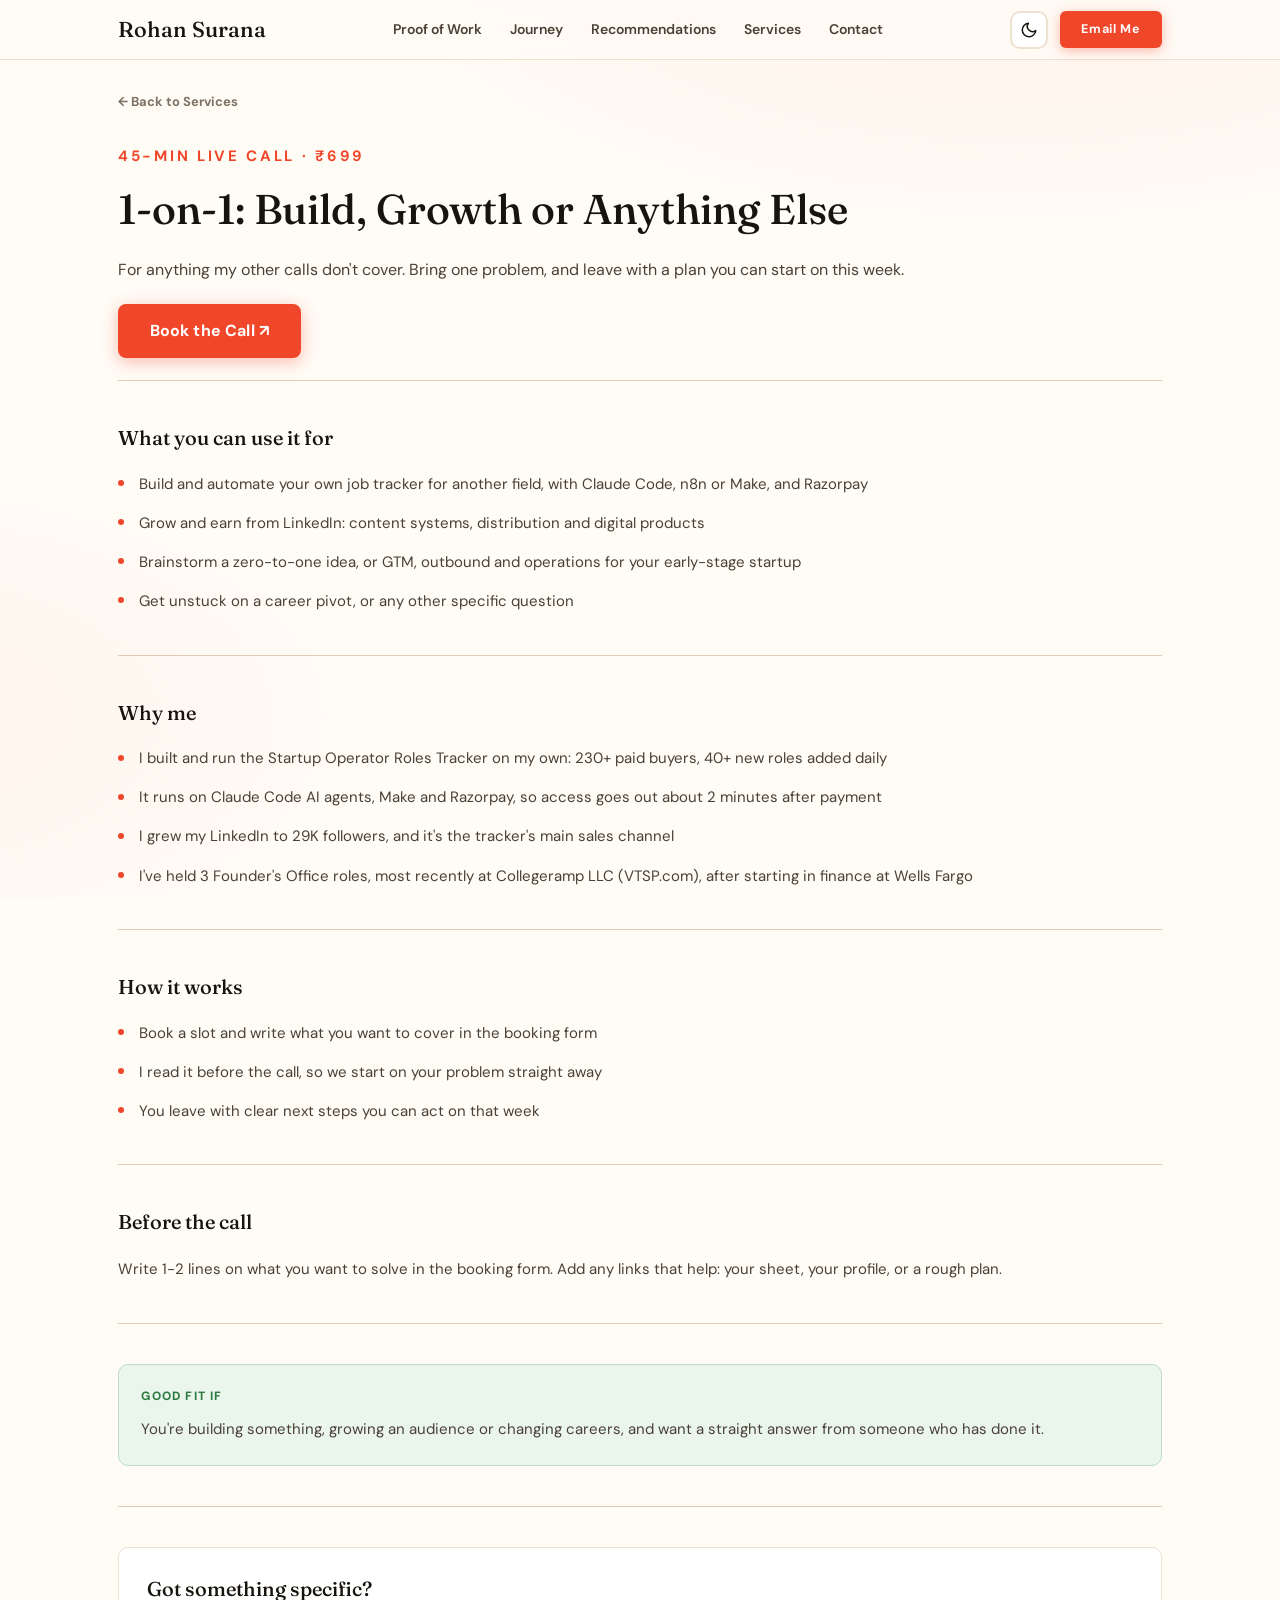
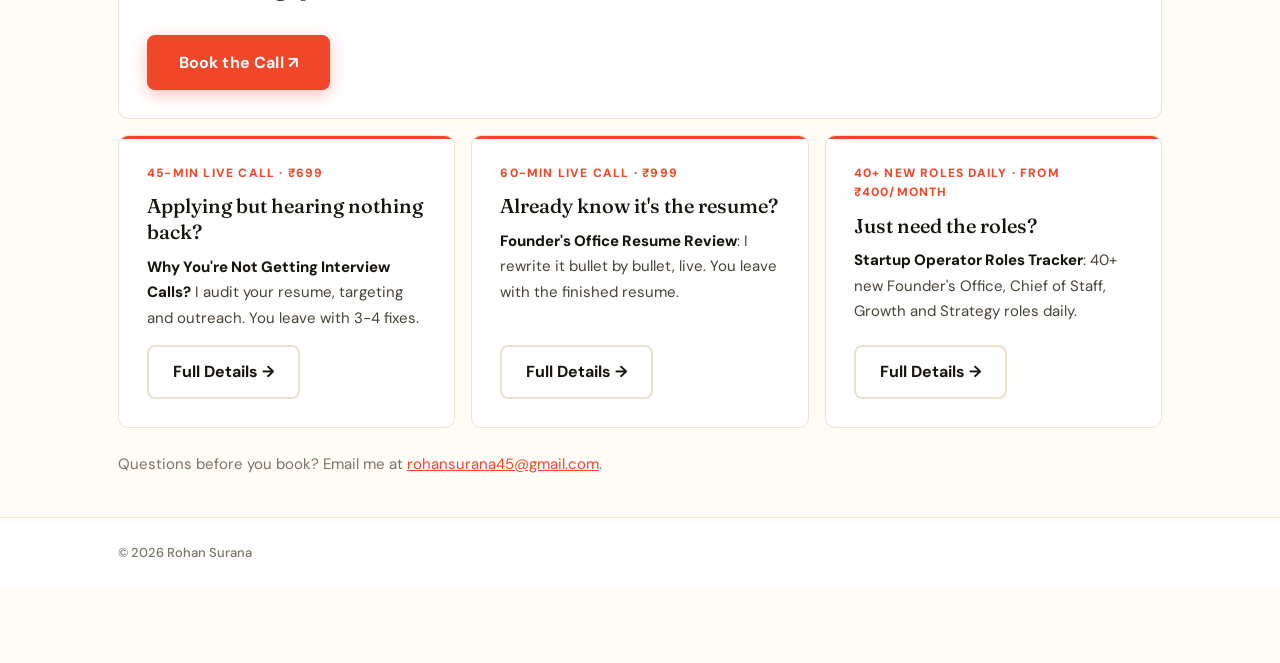
==== commit 2e9fb730: "Tracker: add 3-month plan (₹1,199) next to 1 month (₹499) Hero and sticky bar get both buttons, bott" ====
--- a/services/build-growth-anything-else.html
+++ b/services/build-growth-anything-else.html
@@ -154,7 +154,7 @@
 <div class="svc-actions" style="margin-top:0.25rem;"><a class="btn-line" href="/services/founders-office-resume-review">Full Details →</a></div>
 </div>
 <div class="detail-cross">
-<p class="cross-eyebrow">40+ new roles added daily &middot; ₹499/month</p>
+<p class="cross-eyebrow">40+ new roles daily &middot; from ₹400/month</p>
 <p class="cross-title">Just need the roles?</p>
 <p class="cross-text"><strong>Startup Operator Roles Tracker</strong>: 40+ new Founder's Office, Chief of Staff, Growth and Strategy roles daily.</p>
 <div class="svc-actions" style="margin-top:0.25rem;"><a class="btn-line" href="/services/startup-operator-roles-tracker">Full Details →</a></div>
--- a/style.css
+++ b/style.css
@@ -816,3 +816,45 @@
 
 /* Dark mode: deeper orange behind white button text so it stays readable (4.6:1) */
 [data-theme="dark"] .btn-main, [data-theme="dark"] .buy-btn, [data-theme="dark"] .nav-cta { background: #D93B1E; border-color: #D93B1E; }
+
+/* TRACKER PLANS (2026-11-14): 3 months (₹1,199) and 1 month (₹499).
+   3 months is the filled button and comes first; 1 month is an outline button. */
+.buy-btn.buy-btn-line { background: transparent; color: var(--accent); box-shadow: none; }
+.buy-btn.buy-btn-line:hover { background: var(--accent-light); box-shadow: none; }
+[data-theme="dark"] .buy-btn.buy-btn-line { background: transparent; border-color: var(--accent); color: var(--accent); }
+[data-theme="dark"] .buy-btn.buy-btn-line:hover { background: var(--accent-light); }
+.buy-trust strong { color: var(--ink2); font-weight: 700; }
+.plan-grid { display: grid; grid-template-columns: 1fr 1fr; gap: var(--space-card); }
+.plan-card {
+  position: relative; display: flex; flex-direction: column; gap: 0.45rem;
+  background: var(--card-bg); border: 1.5px solid var(--border); border-radius: 10px; padding: 1.5rem;
+}
+.plan-card.plan-best { border: 2px solid var(--accent); box-shadow: 0 10px 32px rgba(var(--accent-rgb), 0.12); }
+.plan-badge {
+  position: absolute; top: -0.75rem; left: 1.25rem; padding: 0.2rem 0.7rem; border-radius: 100px;
+  background: var(--accent); color: #fff; font-size: 0.72rem; font-weight: 800; letter-spacing: 0.08em; text-transform: uppercase;
+}
+.plan-name { font-size: 0.85rem; font-weight: 800; letter-spacing: 0.1em; text-transform: uppercase; color: var(--ink3); }
+.plan-best .plan-name { color: var(--accent); }
+.plan-price { font-family: var(--serif); font-size: 2rem; font-weight: 500; line-height: 1.15; color: var(--ink); }
+.plan-price s { font-family: var(--sans); font-size: 1rem; font-weight: 500; color: var(--ink3); margin-left: 0.35rem; }
+.plan-per { font-size: 0.9375rem; font-weight: 700; color: var(--ink2); }
+.plan-best .plan-per { color: var(--accent); }
+.plan-line { font-size: 0.9375rem; color: var(--ink2); line-height: 1.6; }
+.plan-actions { margin-top: auto; padding-top: 0.75rem; display: flex; flex-direction: column; gap: 0.5rem; }
+.plan-actions .buy-btn { width: 100%; }
+.plan-note a { color: var(--accent); font-weight: 700; text-decoration: underline; }
+@media (max-width: 600px) {
+  .plan-grid { grid-template-columns: 1fr; gap: 1.5rem; }
+  .plan-card { padding: 1.5rem 1.25rem; }
+}
+/* sticky bar with both plans: price line + 2 buttons on wide screens, 2 equal buttons on phones */
+.buy-bar { grid-template-columns: 1fr auto auto; }
+.buy-bar .lbl-short { display: none; }
+@media (max-width: 600px) {
+  .buy-bar { grid-template-columns: 1fr 1fr; gap: 0.5rem; }
+  .buy-bar .buy-bar-price { display: none; }
+  .buy-bar .buy-btn { min-width: 0; width: 100%; padding: 0 0.75rem; font-size: 0.95rem; }
+  .buy-bar .lbl-long { display: none; }
+  .buy-bar .lbl-short { display: inline; }
+}
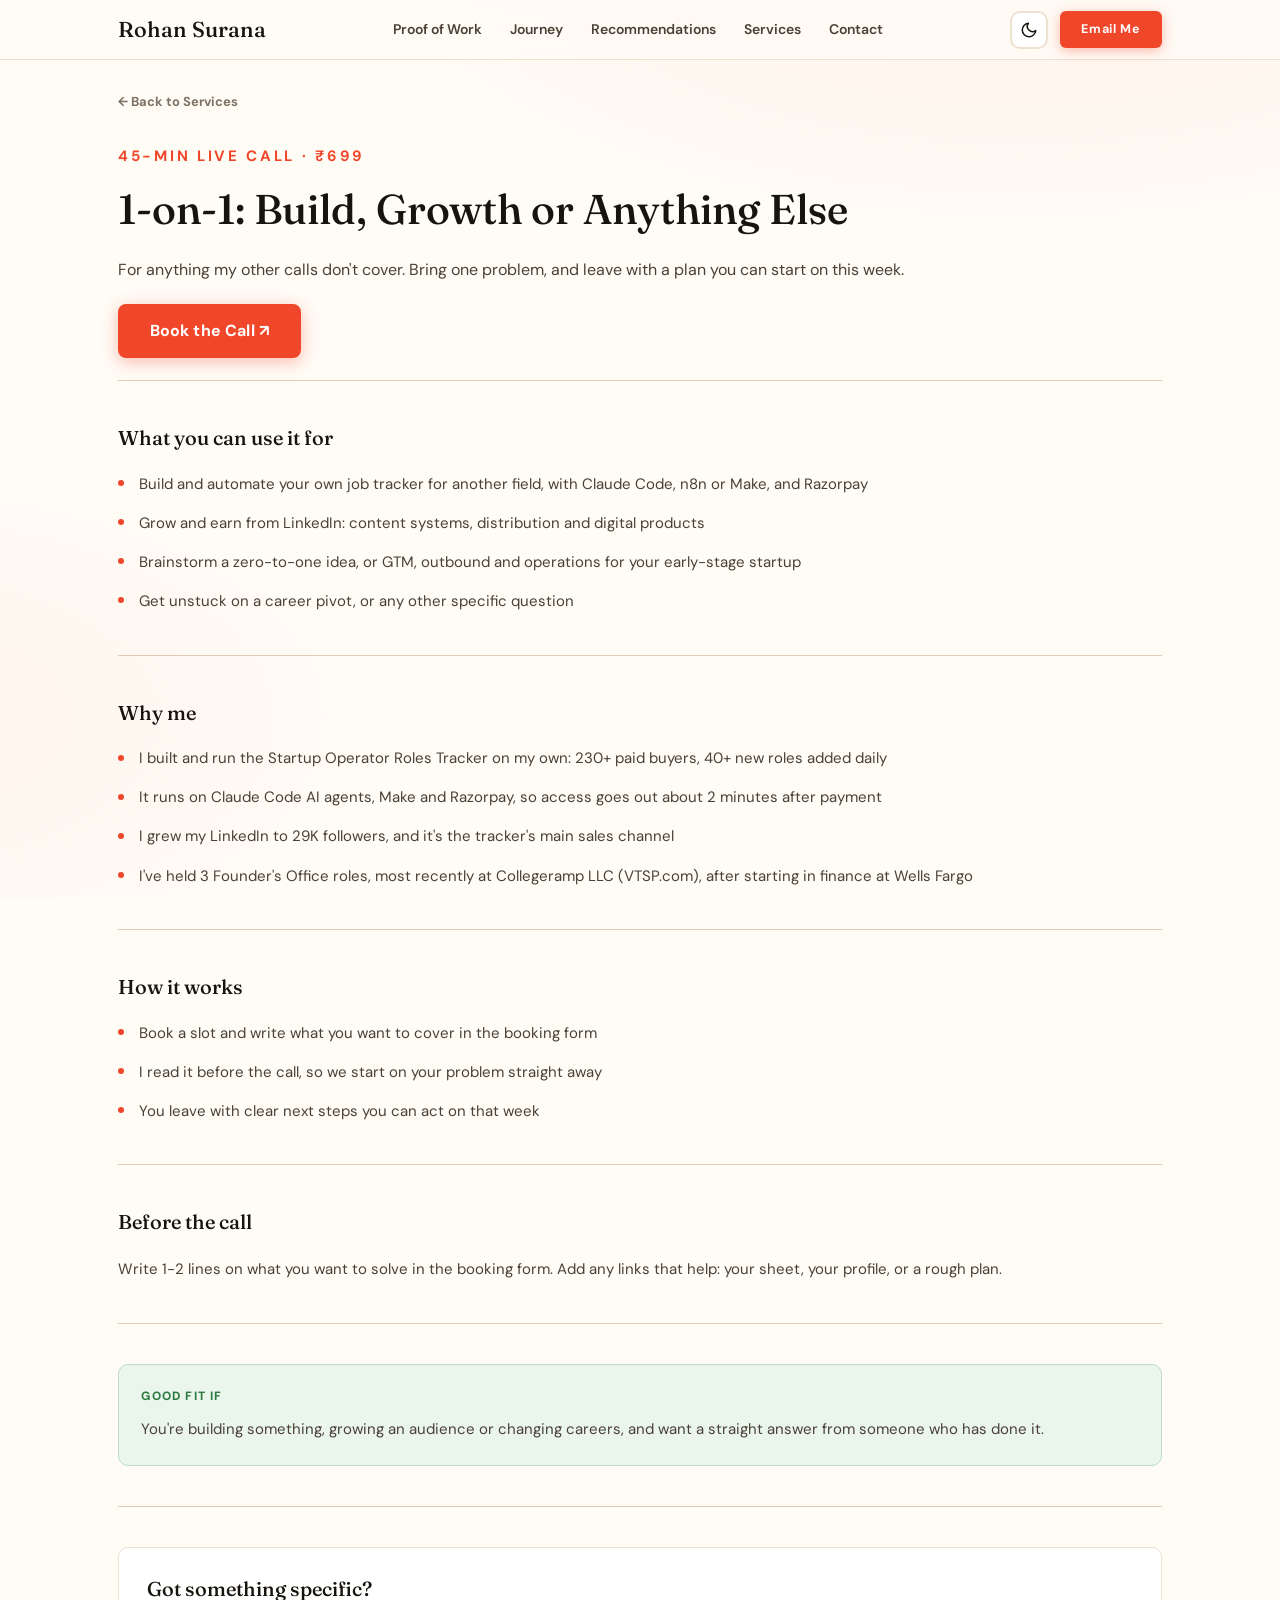
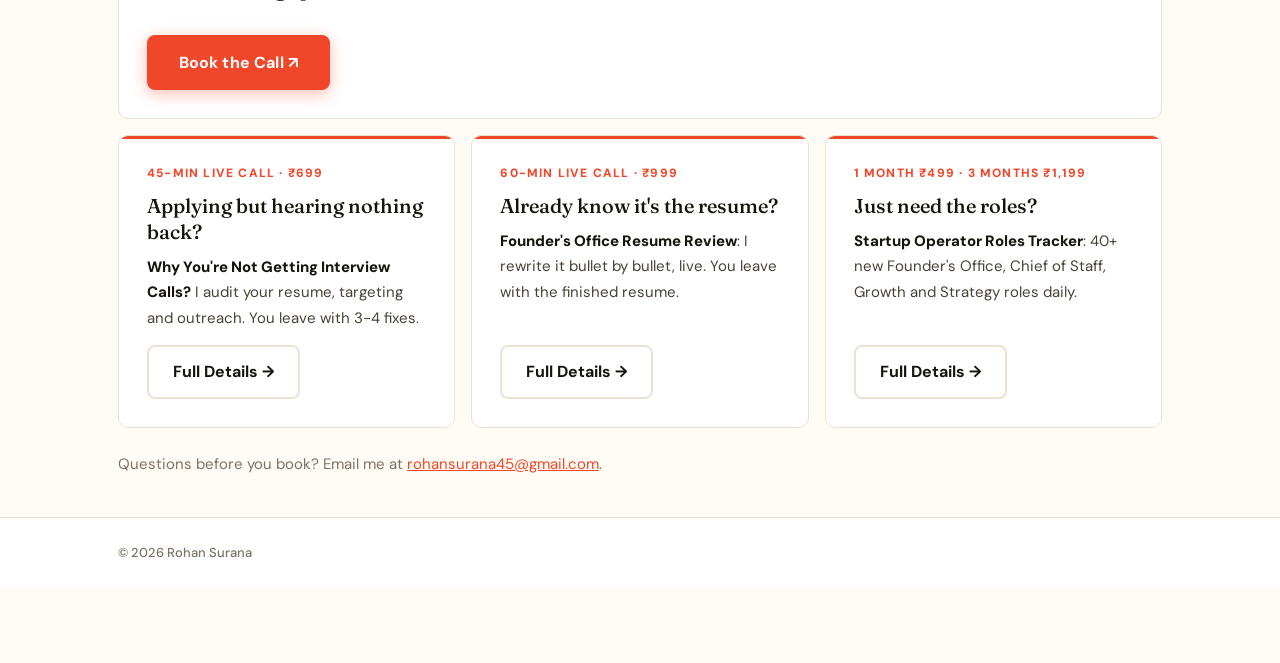
==== commit b0452f03: "Uniform pricing across the site Tags read duration then price everywhere: tracker "1 month ₹499 · 3 " ====
--- a/services/build-growth-anything-else.html
+++ b/services/build-growth-anything-else.html
@@ -154,7 +154,7 @@
 <div class="svc-actions" style="margin-top:0.25rem;"><a class="btn-line" href="/services/founders-office-resume-review">Full Details →</a></div>
 </div>
 <div class="detail-cross">
-<p class="cross-eyebrow">40+ new roles daily &middot; from ₹400/month</p>
+<p class="cross-eyebrow">1 month ₹499 &middot; 3 months ₹1,199</p>
 <p class="cross-title">Just need the roles?</p>
 <p class="cross-text"><strong>Startup Operator Roles Tracker</strong>: 40+ new Founder's Office, Chief of Staff, Growth and Strategy roles daily.</p>
 <div class="svc-actions" style="margin-top:0.25rem;"><a class="btn-line" href="/services/startup-operator-roles-tracker">Full Details →</a></div>
@@ -165,7 +165,7 @@
 
 <footer><p>© 2026 Rohan Surana</p></footer>
 <div class="buy-bar" id="buyBar" aria-hidden="true" inert>
-<p class="buy-bar-price">₹699<span>/45-min call</span></p>
+<p class="buy-bar-price">₹699<span> &middot; 45-min live call</span></p>
 <a class="btn-main" href="https://rohansurana.neetocal.com/1-on-1-build-growth-or-anything-else" target="_blank">Book the Call ↗</a>
 </div>
 <script src="../buy-bar.js"></script>
--- a/style.css
+++ b/style.css
@@ -848,13 +848,49 @@
   .plan-grid { grid-template-columns: 1fr; gap: 1.5rem; }
   .plan-card { padding: 1.5rem 1.25rem; }
 }
-/* sticky bar with both plans: price line + 2 buttons on wide screens, 2 equal buttons on phones */
-.buy-bar { grid-template-columns: 1fr auto auto; }
+/* tracker sticky bar (.two-plans) with both plans: price line + 2 buttons on wide screens, 2 equal buttons on phones */
+.buy-bar.two-plans { grid-template-columns: 1fr auto auto; }
 .buy-bar .lbl-short { display: none; }
 @media (max-width: 600px) {
-  .buy-bar { grid-template-columns: 1fr 1fr; gap: 0.5rem; }
-  .buy-bar .buy-bar-price { display: none; }
-  .buy-bar .buy-btn { min-width: 0; width: 100%; padding: 0 0.75rem; font-size: 0.95rem; }
+  .buy-bar.two-plans { grid-template-columns: 1fr 1fr; gap: 0.5rem; }
+  .buy-bar.two-plans .buy-bar-price { display: none; }
+  .buy-bar.two-plans .buy-btn { min-width: 0; width: 100%; padding: 0 0.75rem; font-size: 0.95rem; }
   .buy-bar .lbl-long { display: none; }
   .buy-bar .lbl-short { display: inline; }
 }
+
+/* tracker hero (2026-11-14): compact plan cards, side by side on every screen, about the same height
+   as the old stacked buttons so the reviews stay on the first phone screen */
+.hero-plans .plan-grid-mini { width: 100%; max-width: 520px; margin-top: 0.75rem; }
+.plan-grid.plan-grid-mini { grid-template-columns: 1fr 1fr; gap: 0.75rem; }
+.plan-mini { padding: 1.15rem 1rem 1rem; gap: 0.25rem; }
+.plan-mini .plan-badge { left: 1rem; }
+.plan-mini .plan-name { font-size: 0.75rem; }
+.plan-mini .plan-price { font-size: 1.6rem; }
+.plan-mini .plan-price s { font-size: 0.85rem; margin-left: 0.2rem; }
+.plan-mini .plan-per { font-size: 0.85rem; }
+.plan-mini .plan-actions { padding-top: 0.6rem; }
+.plan-mini .buy-btn { height: 46px; min-width: 0; padding: 0 0.75rem; font-size: 0.95rem; }
+.hero-plans .buy-trust { margin-top: 0; }
+.hero-preview { color: var(--accent); font-weight: 700; text-decoration: underline; white-space: nowrap; }
+@media (max-width: 600px) {
+  .plan-grid.plan-grid-mini { grid-template-columns: 1fr 1fr; gap: 0.6rem; }
+  .plan-mini { padding: 1.1rem 0.8rem 0.85rem; }
+}
+@media (max-width: 360px) {
+  .plan-mini { padding: 1.1rem 0.65rem 0.8rem; }
+  .plan-mini .plan-price { font-size: 1.4rem; }
+  .plan-mini .plan-per { font-size: 0.78rem; }
+  .plan-mini .buy-btn { font-size: 0.875rem; padding: 0 0.4rem; }
+}
+.plan-save { font-size: 0.8rem; font-weight: 700; color: var(--ink3); }
+.plan-save s { font-weight: 500; margin-left: 0.15rem; }
+.story-after-pricing { margin-top: var(--space-section); }
+/* uniform prices (2026-11-14): very small phones stack the bar label (plan above price) and put the
+   struck-out price under ₹1,199 in the hero card, so the full words still fit */
+@media (max-width: 360px) {
+  .buy-bar.two-plans .buy-btn { line-height: 1.15; }
+  .buy-bar.two-plans .lbl-short > span { display: block; }
+  .buy-bar.two-plans .lbl-short .lbl-sep { display: none; }
+  .plan-mini .plan-price s { display: block; margin-left: 0; }
+}
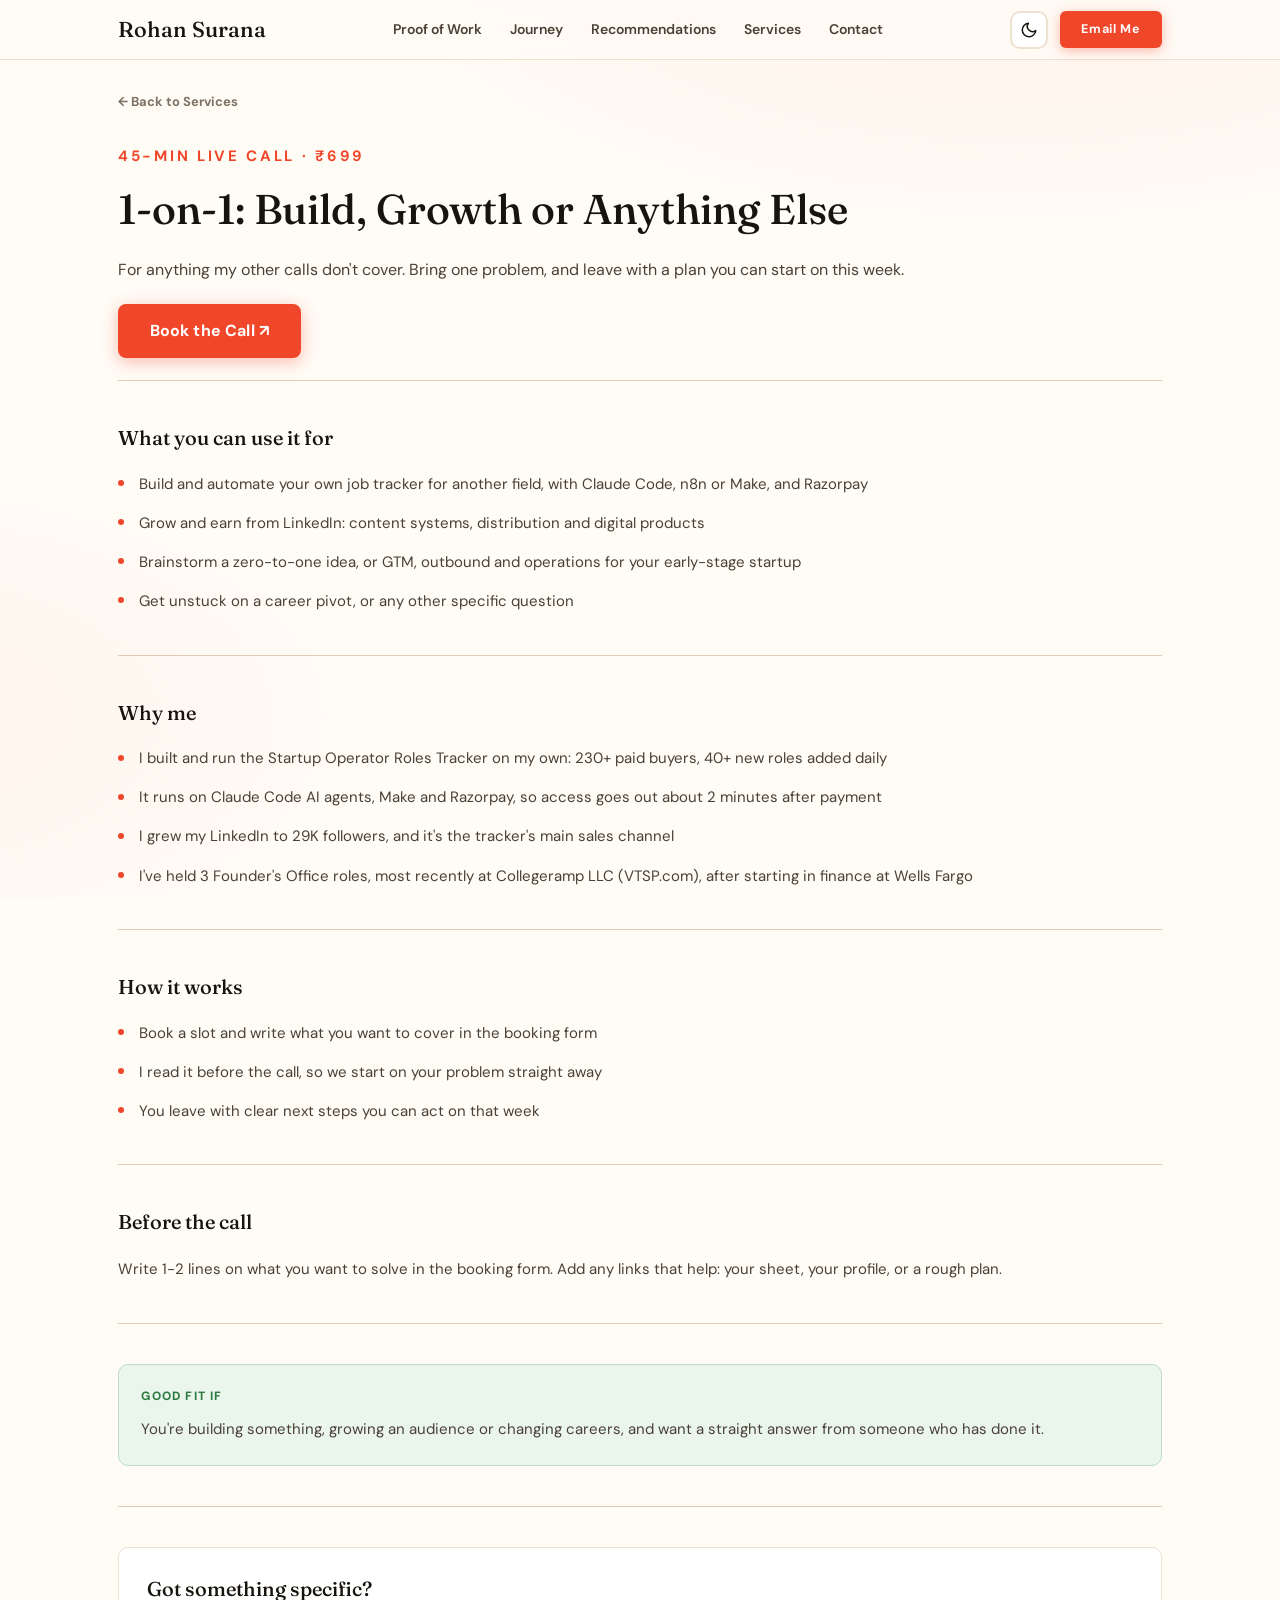
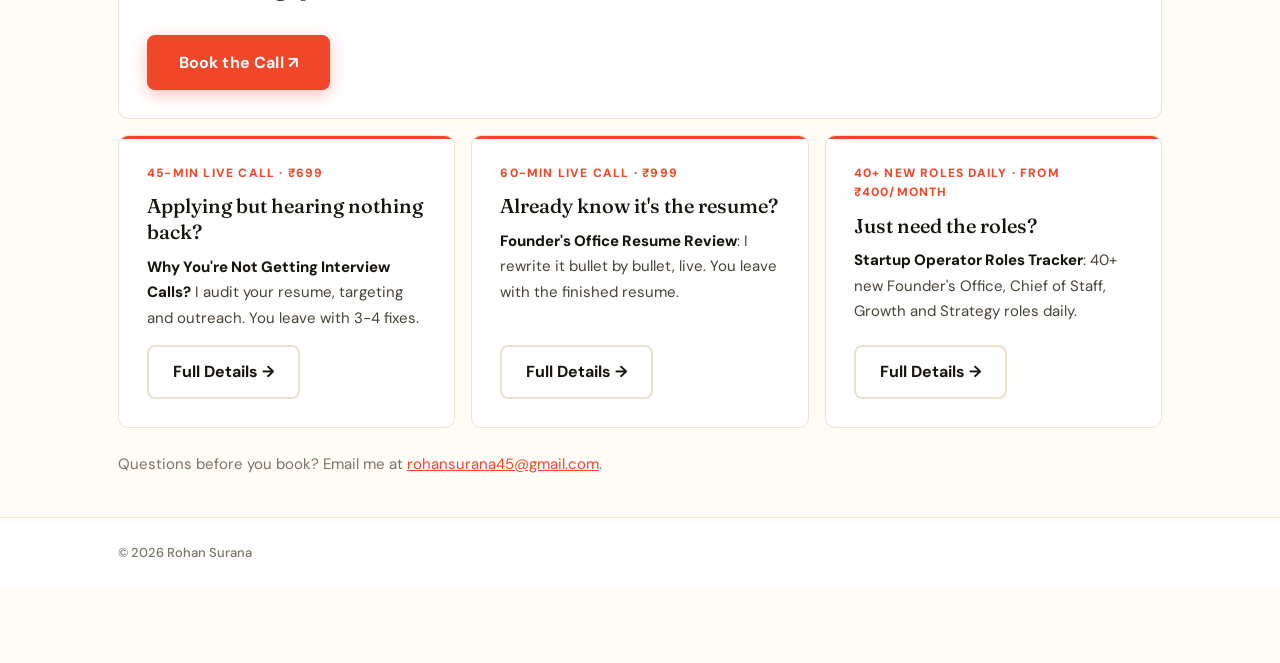
==== commit 5410a33c: "Tracker tag back to "40+ new roles daily · from ₹400/month" everywhere The "1 month ₹499 · 3 months " ====
--- a/services/build-growth-anything-else.html
+++ b/services/build-growth-anything-else.html
@@ -154,7 +154,7 @@
 <div class="svc-actions" style="margin-top:0.25rem;"><a class="btn-line" href="/services/founders-office-resume-review">Full Details →</a></div>
 </div>
 <div class="detail-cross">
-<p class="cross-eyebrow">1 month ₹499 &middot; 3 months ₹1,199</p>
+<p class="cross-eyebrow">40+ new roles daily &middot; from ₹400/month</p>
 <p class="cross-title">Just need the roles?</p>
 <p class="cross-text"><strong>Startup Operator Roles Tracker</strong>: 40+ new Founder's Office, Chief of Staff, Growth and Strategy roles daily.</p>
 <div class="svc-actions" style="margin-top:0.25rem;"><a class="btn-line" href="/services/startup-operator-roles-tracker">Full Details →</a></div>
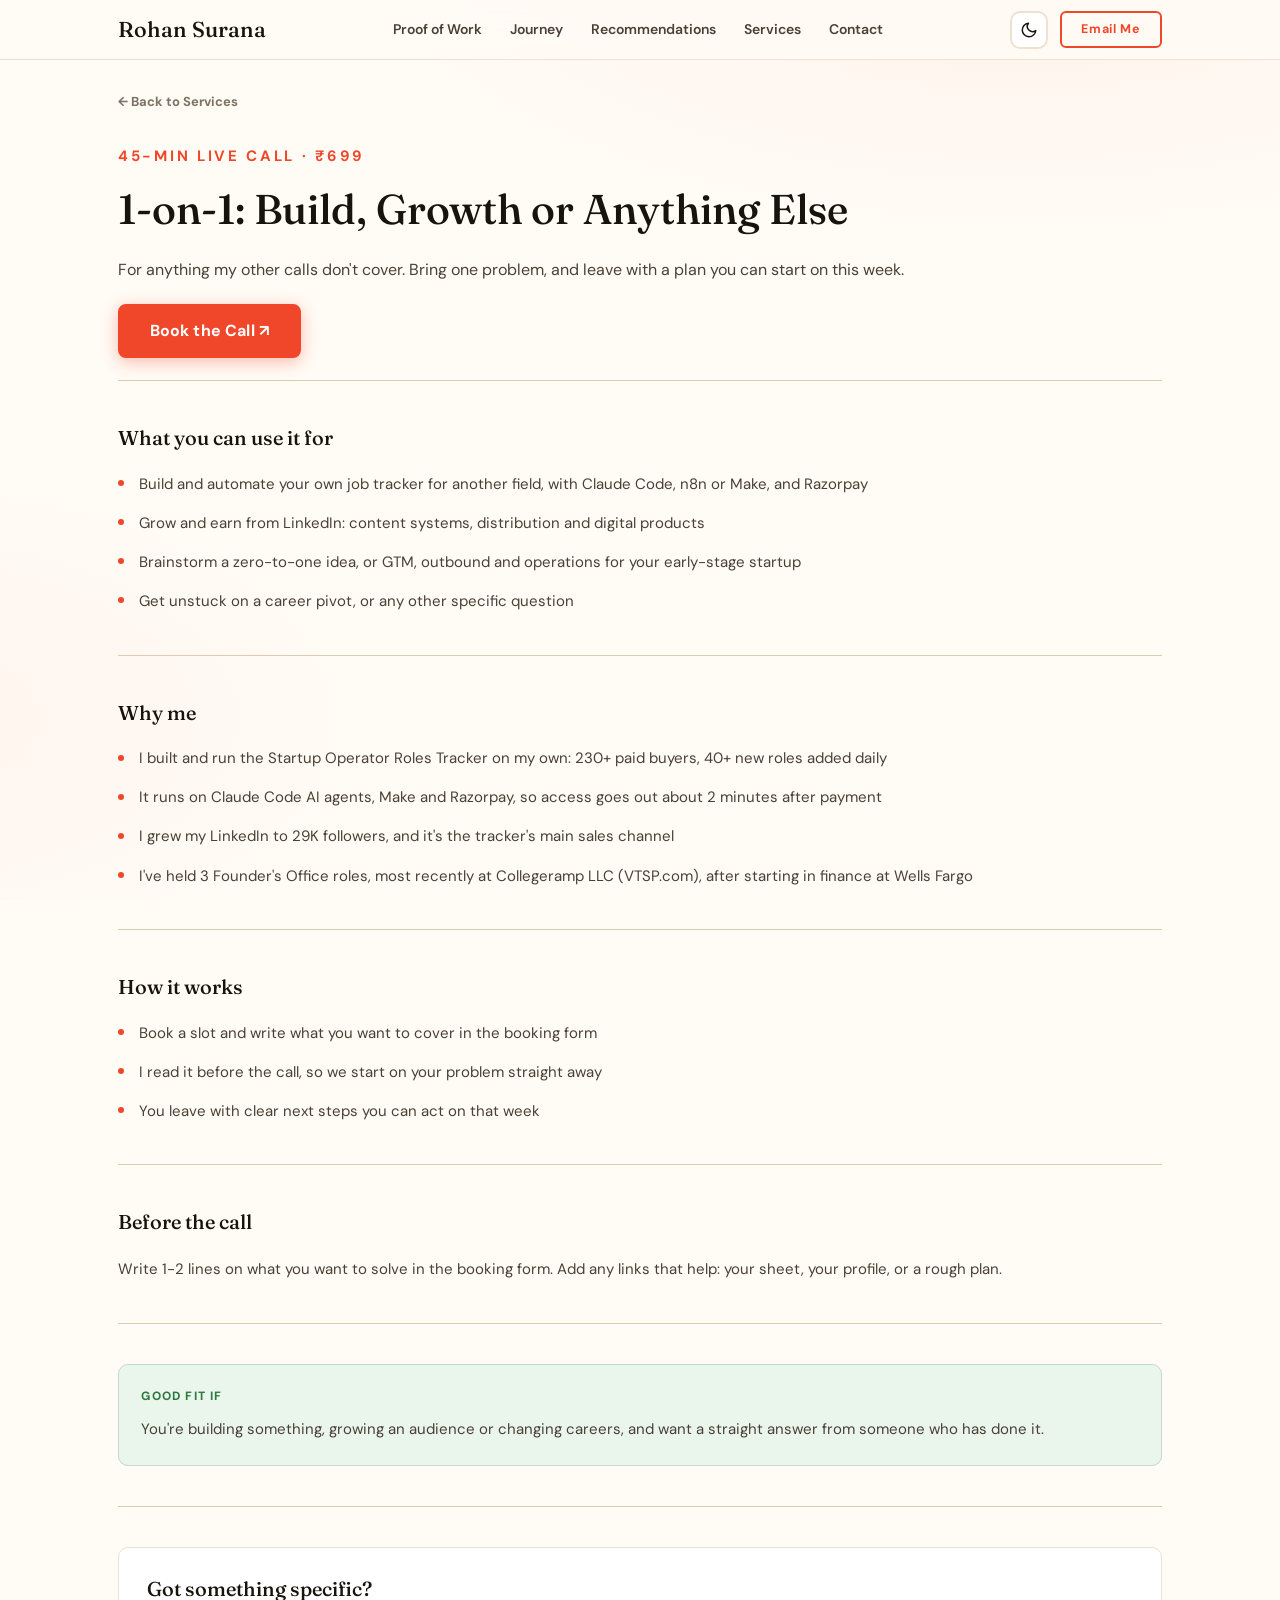
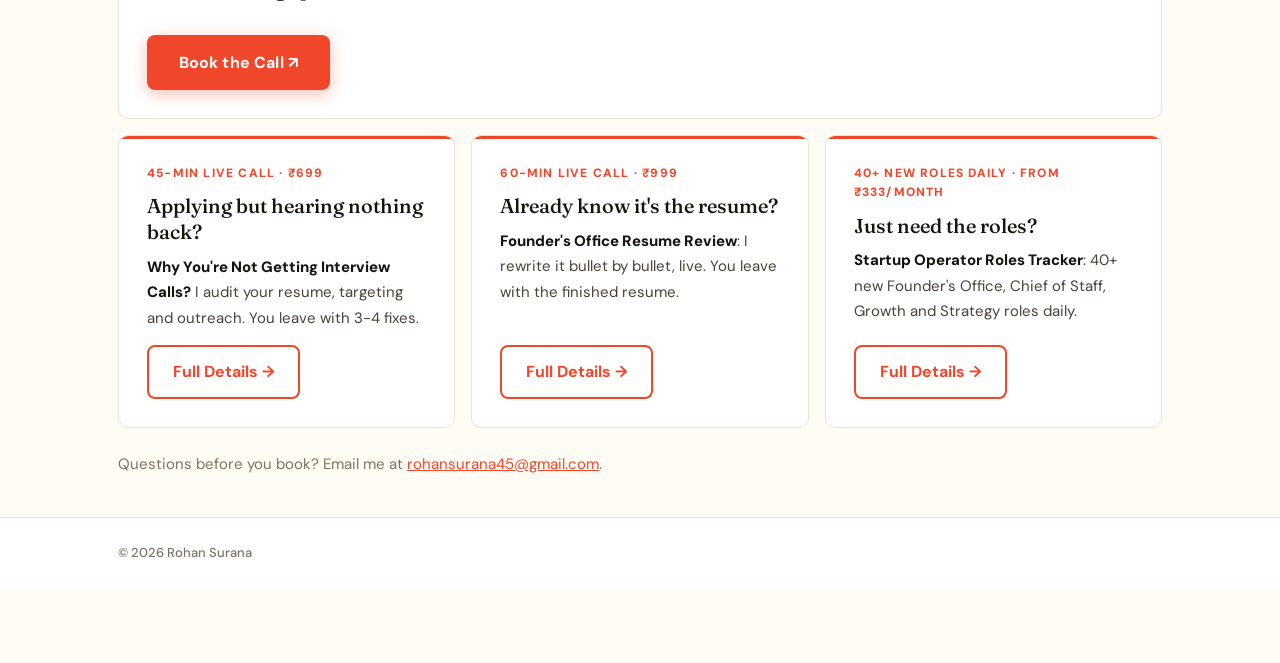
==== commit 259a4c09: "Tracker 3-month plan: ₹999 (₹333/month, 1 month free) Hero card, lower plan card, sticky bar, struct" ====
--- a/services/build-growth-anything-else.html
+++ b/services/build-growth-anything-else.html
@@ -154,7 +154,7 @@
 <div class="svc-actions" style="margin-top:0.25rem;"><a class="btn-line" href="/services/founders-office-resume-review">Full Details →</a></div>
 </div>
 <div class="detail-cross">
-<p class="cross-eyebrow">40+ new roles daily &middot; from ₹400/month</p>
+<p class="cross-eyebrow">40+ new roles daily &middot; from ₹333/month</p>
 <p class="cross-title">Just need the roles?</p>
 <p class="cross-text"><strong>Startup Operator Roles Tracker</strong>: 40+ new Founder's Office, Chief of Staff, Growth and Strategy roles daily.</p>
 <div class="svc-actions" style="margin-top:0.25rem;"><a class="btn-line" href="/services/startup-operator-roles-tracker">Full Details →</a></div>
--- a/style.css
+++ b/style.css
@@ -817,7 +817,7 @@
 /* Dark mode: deeper orange behind white button text so it stays readable (4.6:1) */
 [data-theme="dark"] .btn-main, [data-theme="dark"] .buy-btn, [data-theme="dark"] .nav-cta { background: #D93B1E; border-color: #D93B1E; }
 
-/* TRACKER PLANS (2026-11-14): 3 months (₹1,199) and 1 month (₹499).
+/* TRACKER PLANS (2026-11-14): 3 months (₹999) and 1 month (₹499).
    3 months is the filled button and comes first; 1 month is an outline button. */
 .buy-btn.buy-btn-line { background: transparent; color: var(--accent); box-shadow: none; }
 .buy-btn.buy-btn-line:hover { background: var(--accent-light); box-shadow: none; }
@@ -887,10 +887,23 @@
 .plan-save s { font-weight: 500; margin-left: 0.15rem; }
 .story-after-pricing { margin-top: var(--space-section); }
 /* uniform prices (2026-11-14): very small phones stack the bar label (plan above price) and put the
-   struck-out price under ₹1,199 in the hero card, so the full words still fit */
+   struck-out price under ₹999 in the hero card, so the full words still fit */
 @media (max-width: 360px) {
   .buy-bar.two-plans .buy-btn { line-height: 1.15; }
   .buy-bar.two-plans .lbl-short > span { display: block; }
   .buy-bar.two-plans .lbl-short .lbl-sep { display: none; }
   .plan-mini .plan-price s { display: block; margin-left: 0; }
 }
+/* header Email Me (2026-11-15): orange outline, same style as "Get 1 month", so it stays visible
+   without competing with the filled buy and book buttons. Border is taken out of the padding so the size is unchanged. */
+.nav-cta, [data-theme="dark"] .nav-cta {
+  background: transparent; color: var(--accent); border: 2px solid var(--accent); box-shadow: none;
+  padding: calc(0.5rem - 2px) calc(1.35rem - 2px);
+}
+.nav-cta:hover, [data-theme="dark"] .nav-cta:hover { background: var(--accent-light); box-shadow: none; }
+@media (max-width: 860px) { .nav-cta, [data-theme="dark"] .nav-cta { padding: calc(0.5rem - 2px) calc(0.85rem - 2px); } }
+/* white buttons as orange outlines (2026-11-15), same look as the header Email Me:
+   "Full Details", "Free Preview", "Resume", "View All Projects" and the LinkedIn / email icon buttons */
+.btn-line, .hero-actions .btn-line, .btn-icon,
+[data-theme="dark"] .btn-line, [data-theme="dark"] .btn-icon { background: transparent; color: var(--accent); border-color: var(--accent); }
+.btn-line:hover, .btn-icon:hover { background: var(--accent-light); }
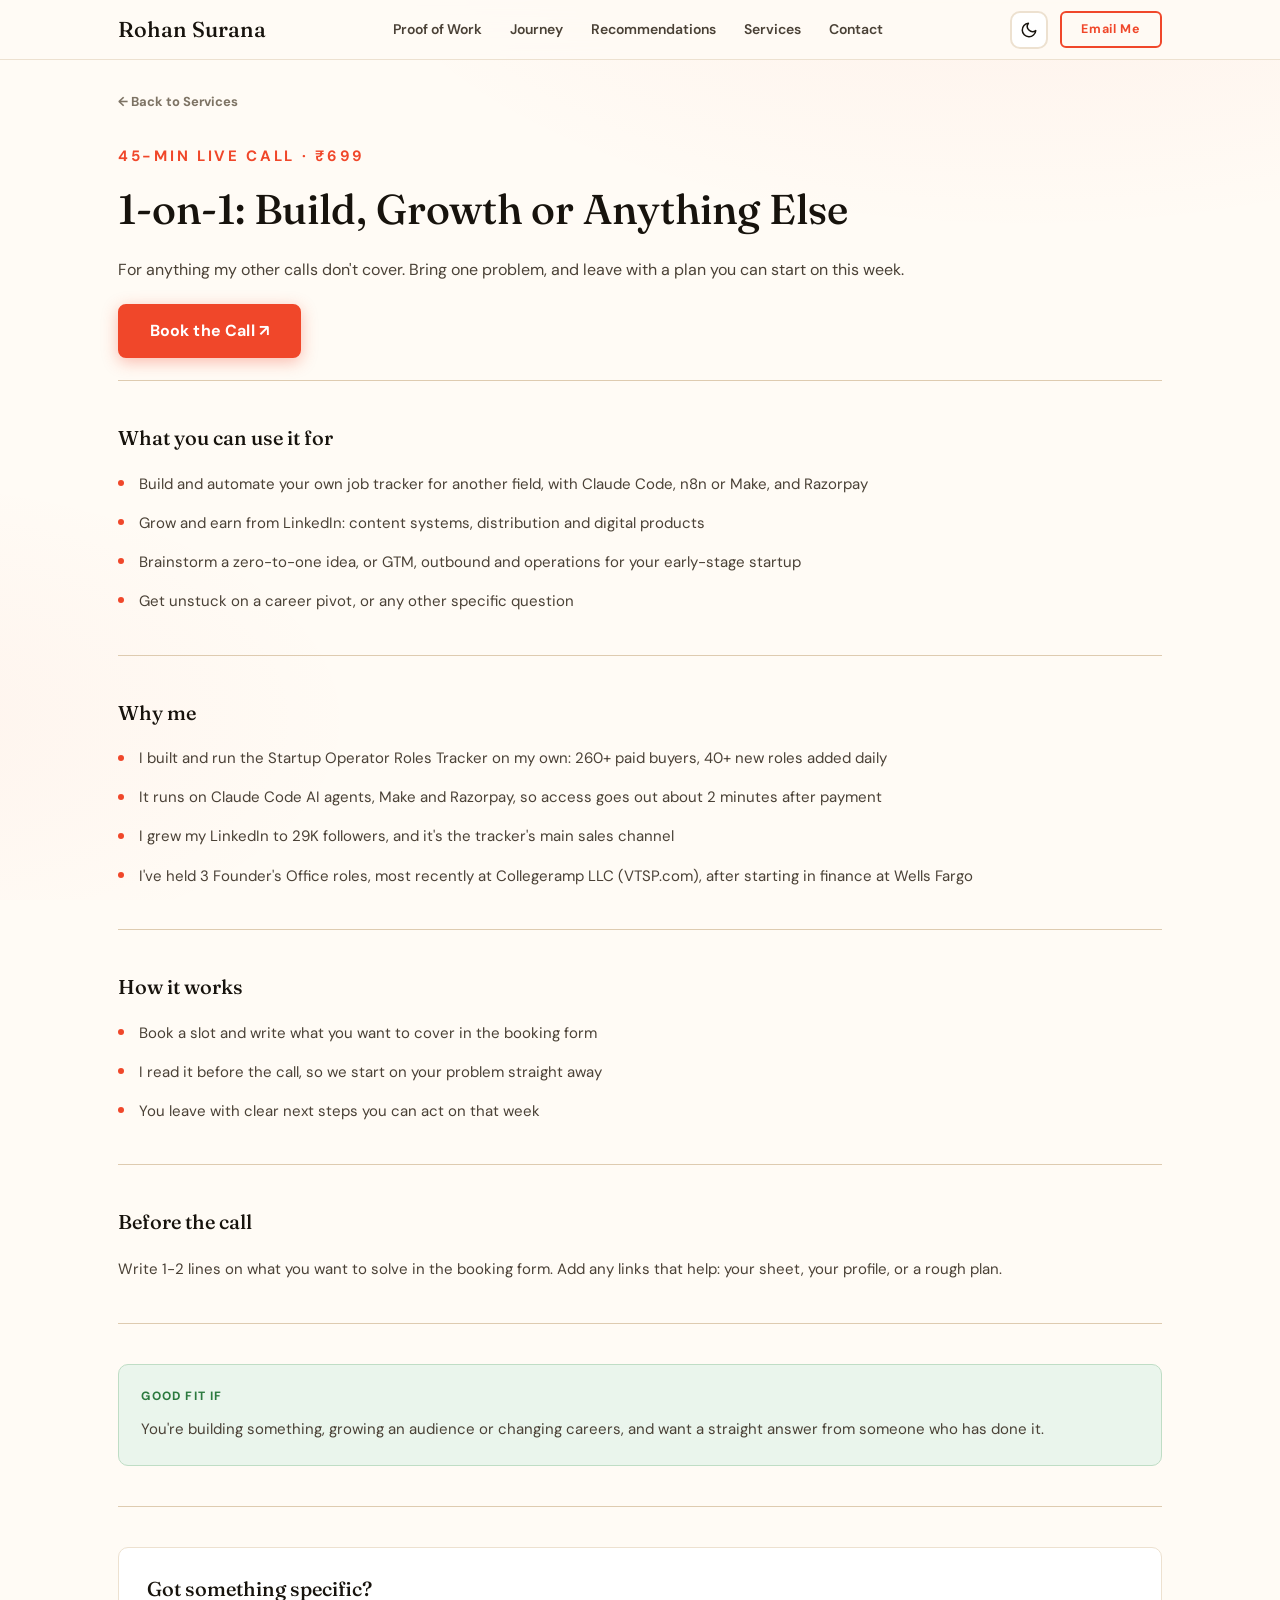
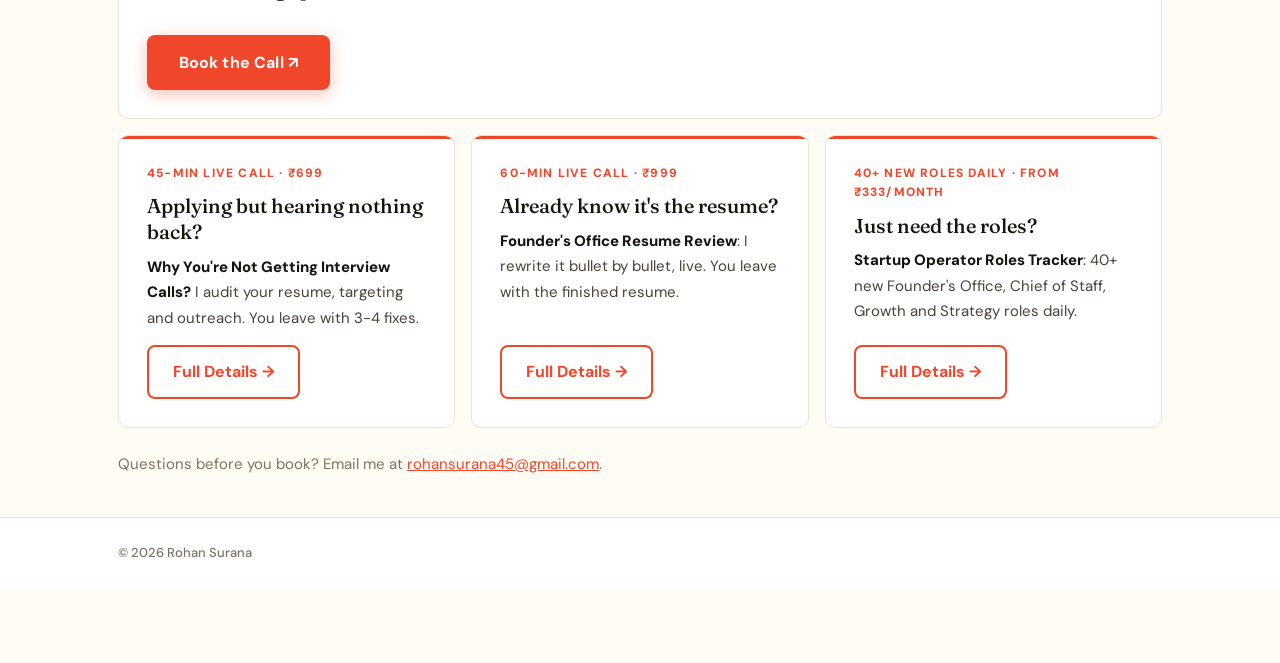
==== commit ef855bff: "Buyer count 230+ to 260+ across the site Co-Authored-By: Claude Opus 5.5 <noreply@anthropic.com>" ====
--- a/services/build-growth-anything-else.html
+++ b/services/build-growth-anything-else.html
@@ -105,7 +105,7 @@
 <div class="detail-section">
 <h2>Why me</h2>
 <ul>
-<li>I built and run the Startup Operator Roles Tracker on my own: 230+ paid buyers, 40+ new roles added daily</li>
+<li>I built and run the Startup Operator Roles Tracker on my own: 260+ paid buyers, 40+ new roles added daily</li>
 <li>It runs on Claude Code AI agents, Make and Razorpay, so access goes out about 2 minutes after payment</li>
 <li>I grew my LinkedIn to 29K followers, and it's the tracker's main sales channel</li>
 <li>I've held 3 Founder's Office roles, most recently at Collegeramp LLC (VTSP.com), after starting in finance at Wells Fargo</li>
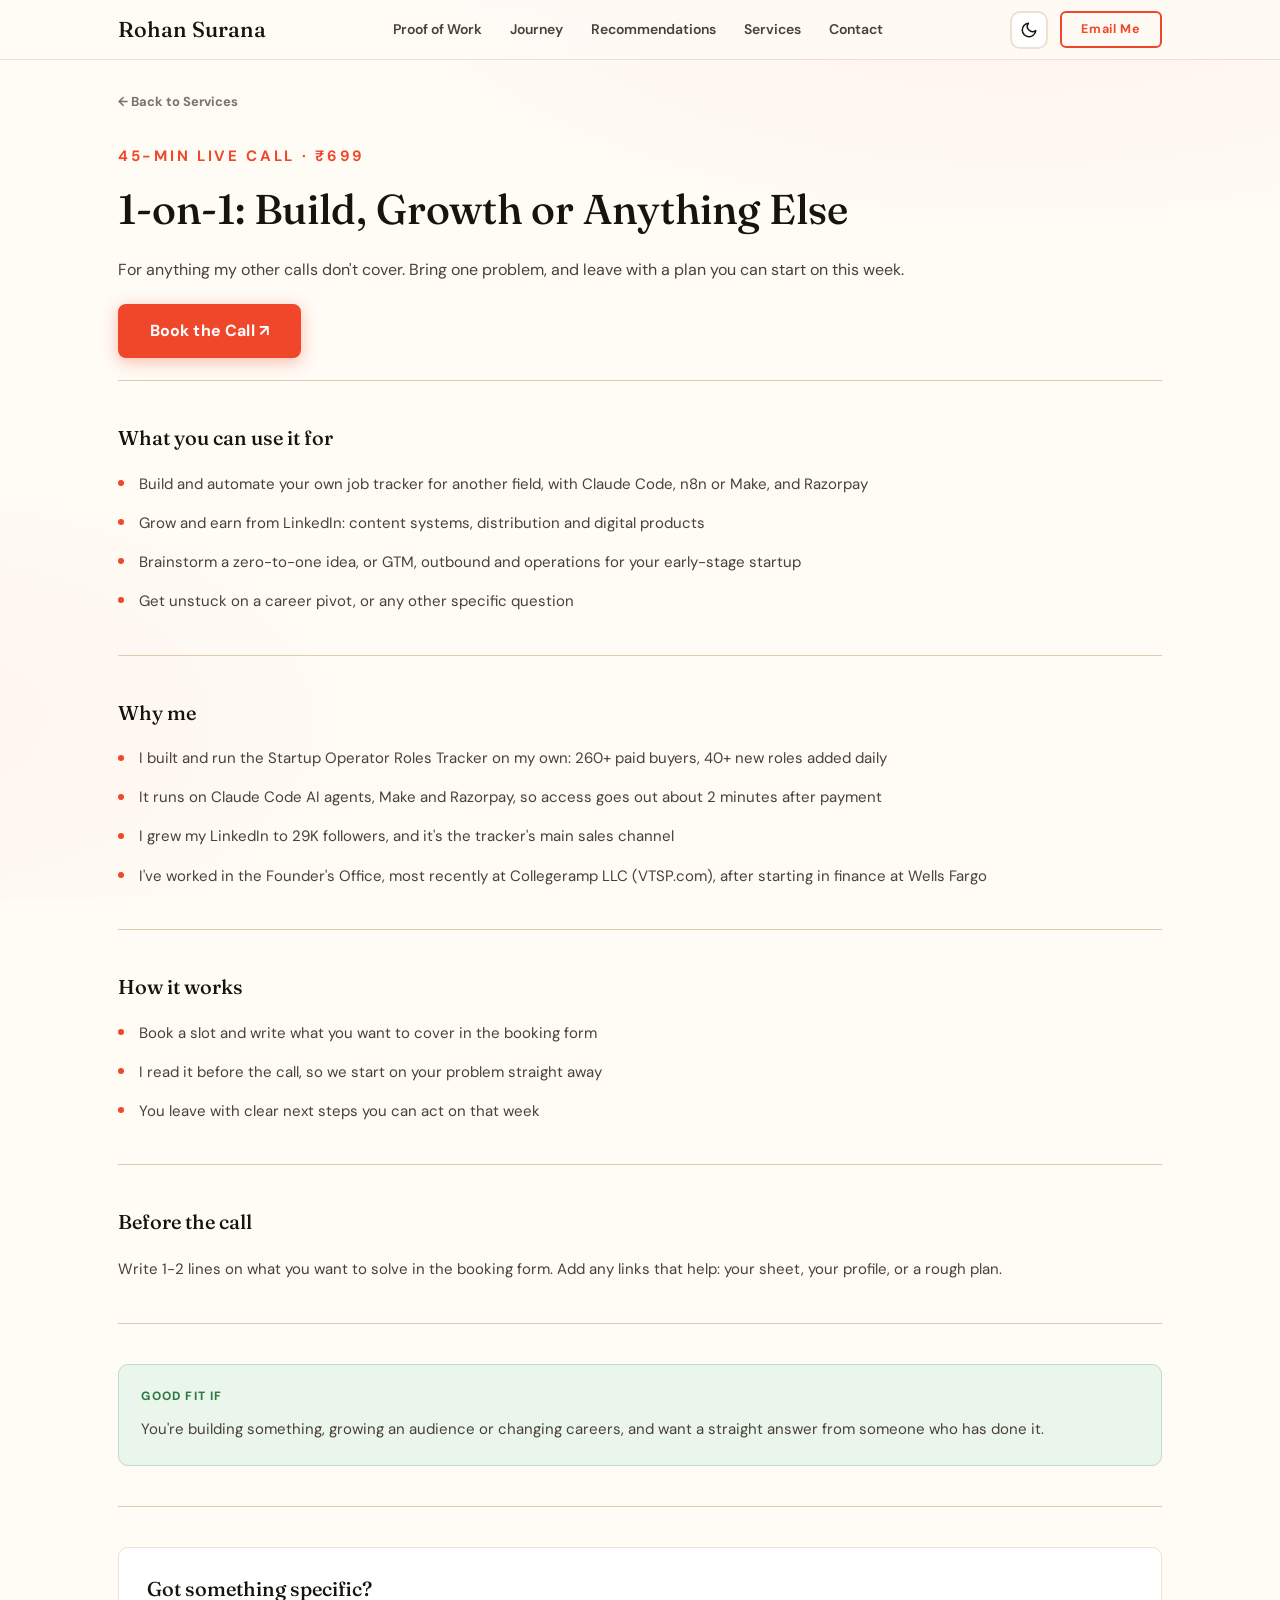
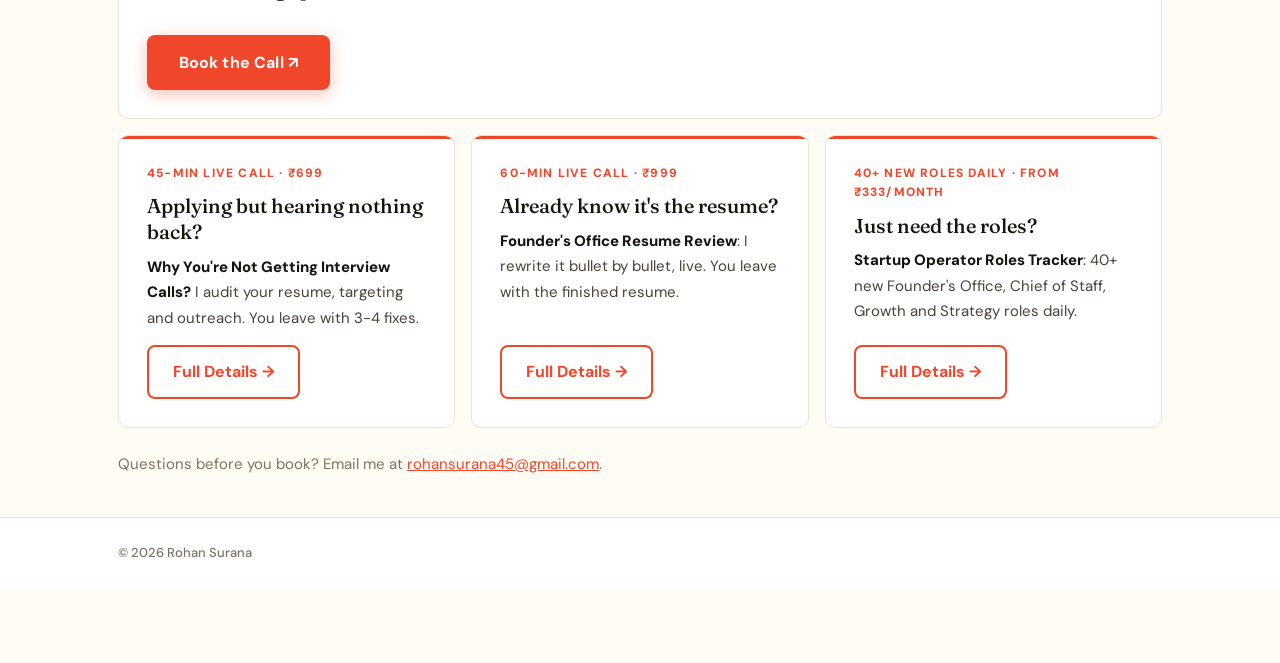
==== commit 336afff5: "Drop "third Founder's Office", Collegeramp end date to May 2026, tracker card from ₹333/month - Remo" ====
--- a/services/build-growth-anything-else.html
+++ b/services/build-growth-anything-else.html
@@ -108,7 +108,7 @@
 <li>I built and run the Startup Operator Roles Tracker on my own: 260+ paid buyers, 40+ new roles added daily</li>
 <li>It runs on Claude Code AI agents, Make and Razorpay, so access goes out about 2 minutes after payment</li>
 <li>I grew my LinkedIn to 29K followers, and it's the tracker's main sales channel</li>
-<li>I've held 3 Founder's Office roles, most recently at Collegeramp LLC (VTSP.com), after starting in finance at Wells Fargo</li>
+<li>I've worked in the Founder's Office, most recently at Collegeramp LLC (VTSP.com), after starting in finance at Wells Fargo</li>
 </ul>
 </div>
 
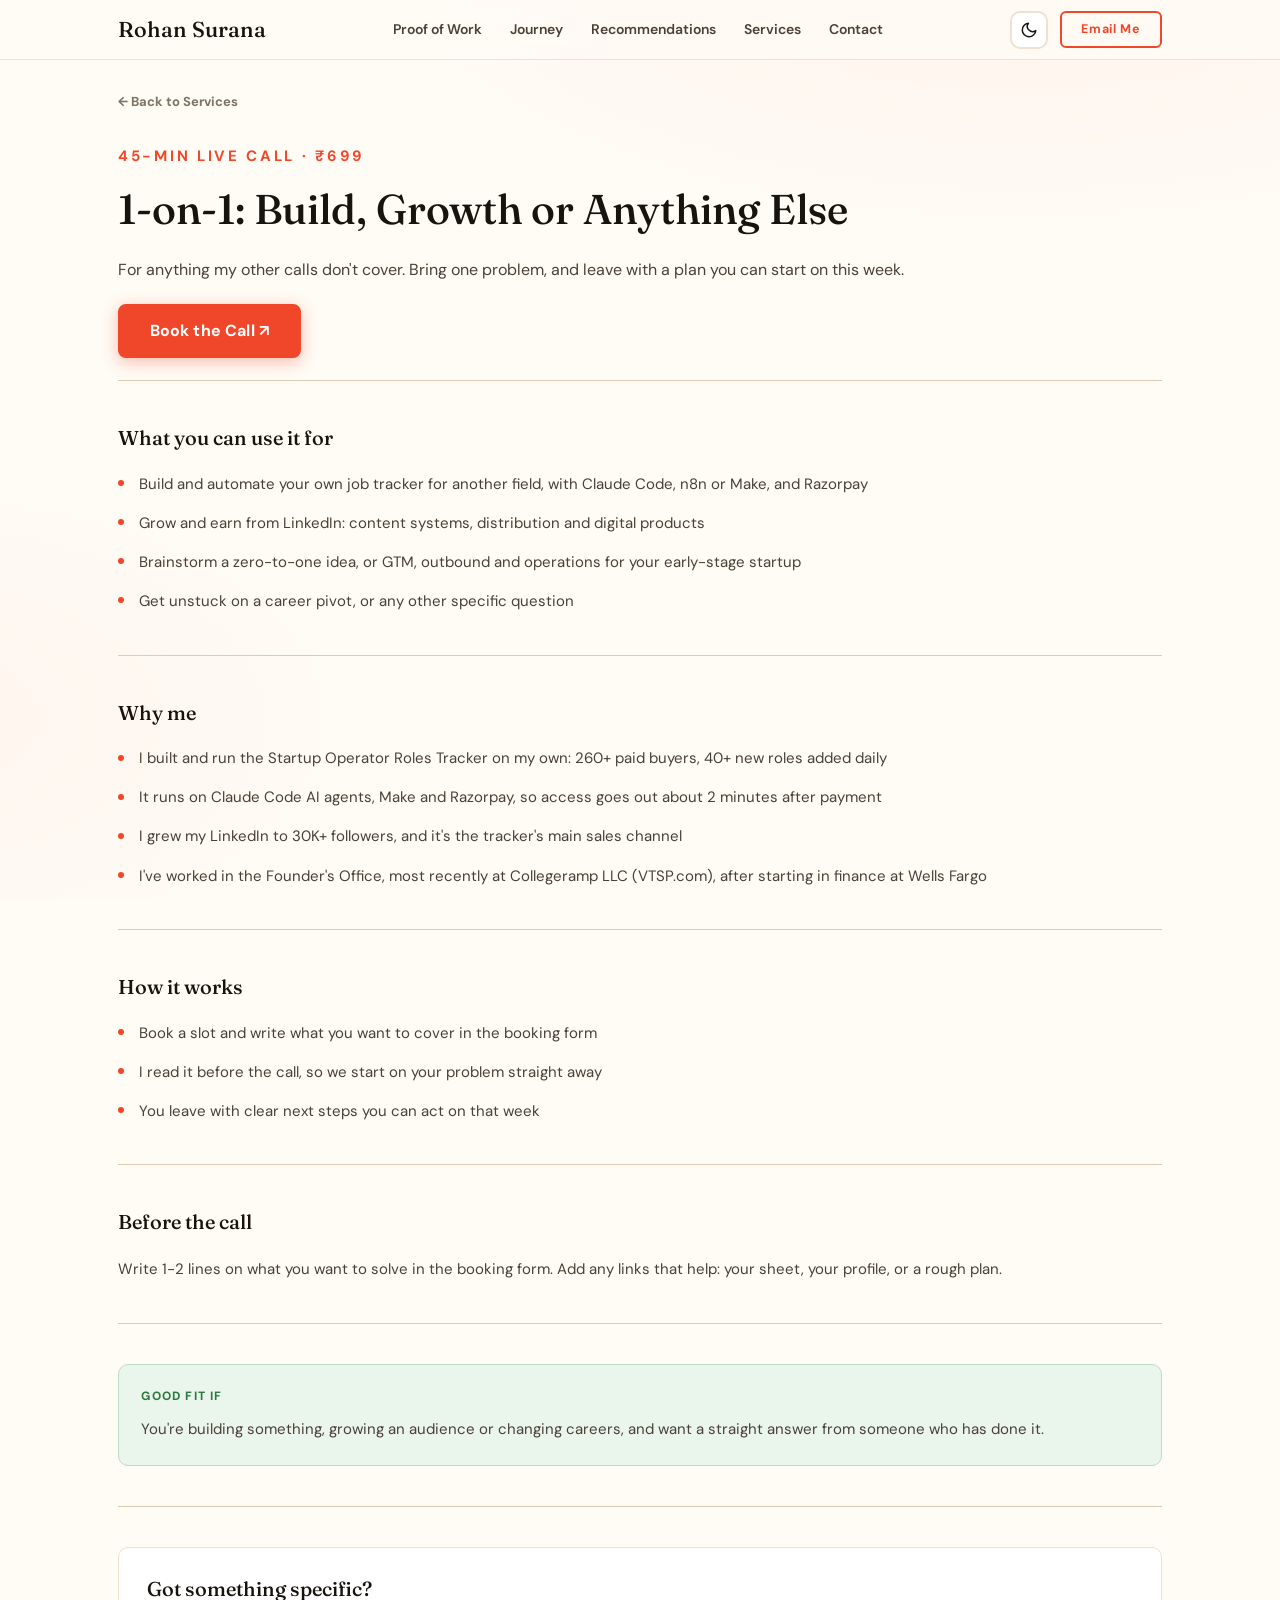
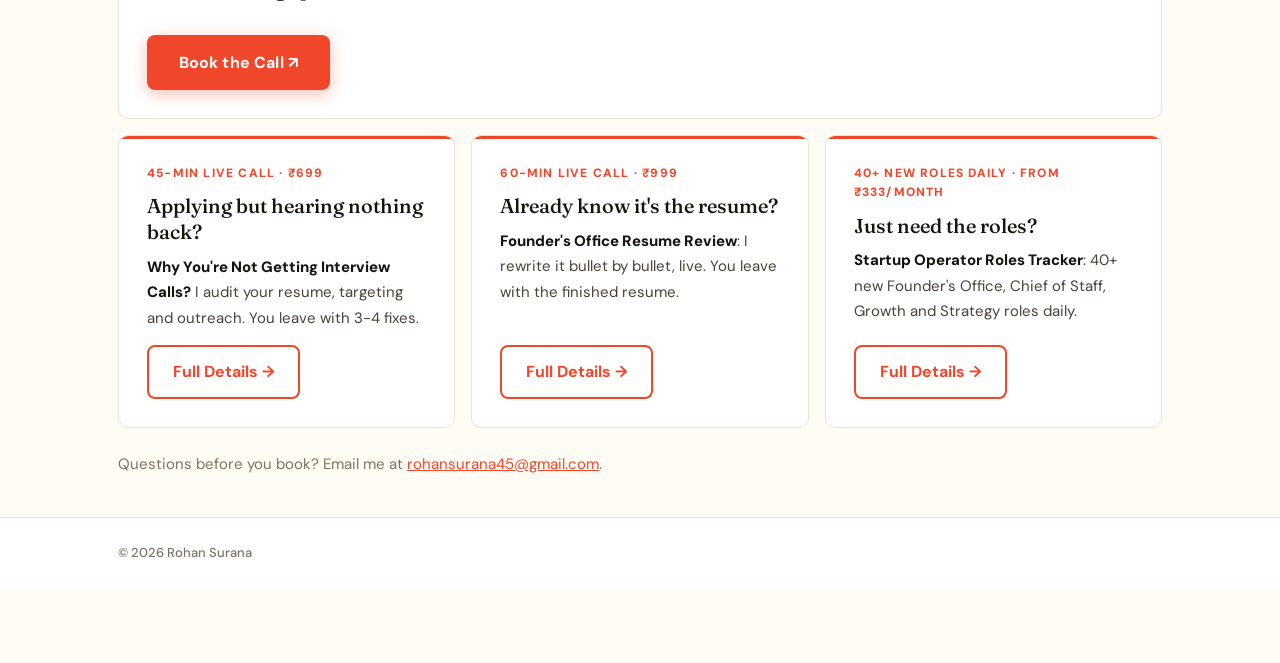
==== commit 1990690d: "LinkedIn 30K+ followers; delivery order Claude Code, Make & Razorpay Co-Authored-By: Claude Opus 5.5" ====
--- a/services/build-growth-anything-else.html
+++ b/services/build-growth-anything-else.html
@@ -107,7 +107,7 @@
 <ul>
 <li>I built and run the Startup Operator Roles Tracker on my own: 260+ paid buyers, 40+ new roles added daily</li>
 <li>It runs on Claude Code AI agents, Make and Razorpay, so access goes out about 2 minutes after payment</li>
-<li>I grew my LinkedIn to 29K followers, and it's the tracker's main sales channel</li>
+<li>I grew my LinkedIn to 30K+ followers, and it's the tracker's main sales channel</li>
 <li>I've worked in the Founder's Office, most recently at Collegeramp LLC (VTSP.com), after starting in finance at Wells Fargo</li>
 </ul>
 </div>
